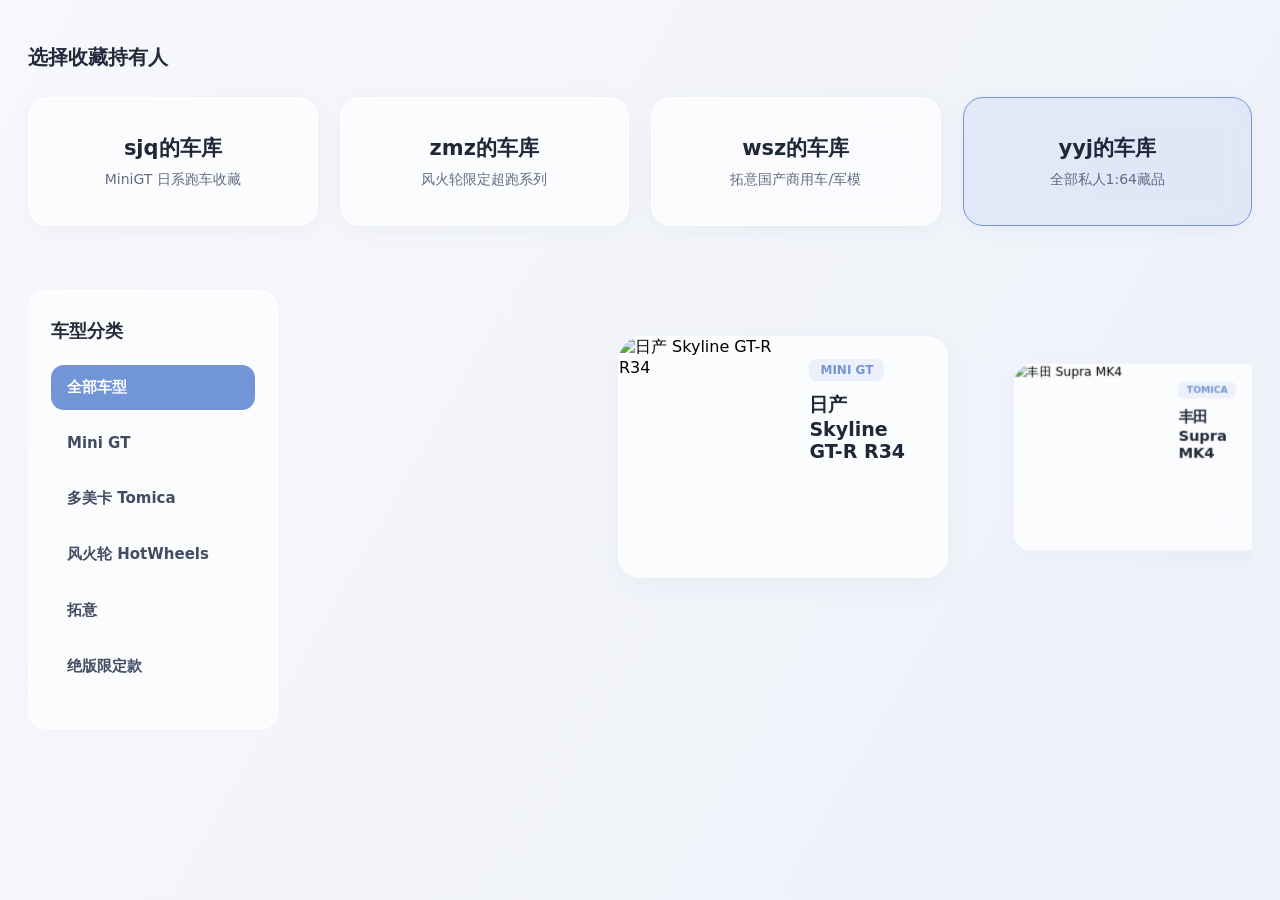
==== index.html @ 9dfbbb48 "Create index.html" ====
<!DOCTYPE html>
<html lang="zh-CN">
<head>
<meta charset="UTF-8">
<meta name="viewport" content="width=device-width, initial-scale=1.0">
<title>1:64 小车收藏馆 | shenjingqu.xyz</title>
<style>
/* 全局重置 */
* {
  margin: 0;
  padding: 0;
  box-sizing: border-box;
  font-family: "PingFang SC", "Microsoft YaHei", system-ui, sans-serif;
}
body {
  background: linear-gradient(120deg, #f7f8fc 0%, #eef1f9 100%);
  min-height: 100vh;
  padding: 44px 28px;
}
.container {
  max-width: 1520px;
  margin: 0 auto;
}

/* 区域1：4个持有人分类卡片 */
.owner-section {
  margin-bottom: 64px;
}
.section-subtitle {
  font-size: 20px;
  font-weight: 700;
  color: #232a3b;
  margin-bottom: 26px;
}
.owner-card-wrap {
  display: grid;
  grid-template-columns: repeat(4, 1fr);
  gap: 22px;
}
.owner-card {
  background: rgba(255, 255, 255, 0.62);
  backdrop-filter: blur(14px);
  border: 1px solid rgba(255, 255, 255, 0.9);
  border-radius: 20px;
  padding: 36px 20px;
  text-align: center;
  cursor: pointer;
  transition: all 0.3s ease;
  box-shadow: 0 4px 20px rgba(80, 105, 155, 0.06);
}
.owner-card:hover {
  transform: translateY(-7px);
  background: rgba(255, 255, 255, 0.86);
  box-shadow: 0 14px 34px rgba(80, 105, 155, 0.11);
}
.owner-card.active {
  border-color: #7295d8;
  background: rgba(114, 149, 216, 0.12);
}
.owner-name {
  font-size: 21px;
  font-weight: 800;
  color: #1f2738;
  margin-bottom: 9px;
}
.owner-desc {
  font-size: 14px;
  font-weight: 500;
  color: #616c84;
}

/* 主体左右布局 */
.main-content {
  display: flex;
  gap: 36px;
  align-items: flex-start;
}

/* 左侧二级分类栏 */
.filter-sidebar {
  width: 250px;
  flex-shrink: 0;
  background: rgba(255, 255, 255, 0.62);
  backdrop-filter: blur(14px);
  border-radius: 18px;
  padding: 28px 22px;
  border: 1px solid rgba(255, 255, 255, 0.9);
}
.filter-title {
  font-size: 18px;
  font-weight: 700;
  color: #232a3b;
  margin-bottom: 22px;
}
.filter-btn {
  display: block;
  width: 100%;
  text-align: left;
  padding: 13px 16px;
  margin-bottom: 11px;
  border-radius: 13px;
  border: none;
  background: transparent;
  color: #424d63;
  font-size: 15px;
  font-weight: 600;
  cursor: pointer;
  transition: 0.24s ease;
}
.filter-btn:hover {
  background: rgba(114, 149, 216, 0.09);
}
.filter-btn.active {
  background: #7295d8;
  color: #fff;
}

/* 右侧横向滚动小车画廊（中间放大两边缩小） */
.car-gallery-wrap {
  flex: 1;
  overflow: hidden;
}
.scroll-container {
  overflow-x: auto;
  overflow-y: hidden;
  padding: 46px 0;
  scroll-behavior: smooth;
  scroll-snap-type: x mandatory;
}
/* 隐藏原生滚动条美化 */
.scroll-container::-webkit-scrollbar {
  height: 6px;
}
.scroll-container::-webkit-scrollbar-track {
  background: rgba(114, 149, 216, 0.07);
  border-radius: 10px;
}
.scroll-container::-webkit-scrollbar-thumb {
  background: #b3c6e6;
  border-radius: 10px;
}
.car-track {
  display: flex;
  gap: 28px;
  padding: 0 calc(50% - 165px);
}
.car-card {
  width: 330px;
  flex-shrink: 0;
  scroll-snap-align: center;
  background: rgba(255, 255, 255, 0.7);
  backdrop-filter: blur(12px);
  border-radius: 22px;
  overflow: hidden;
  border: 1px solid rgba(255, 255, 255, 0.92);
  cursor: pointer;
  transition: transform 0.36s ease;
  box-shadow: 0 8px 26px rgba(80, 105, 155, 0.05);
}
.car-img-box {
  width: 100%;
  height: 240px;
}
.car-img {
  width: 100%;
  height: 100%;
  object-fit: cover;
}
.car-text-area {
  padding: 22px;
}
.car-tag {
  display: inline-block;
  font-size: 12px;
  font-weight: 600;
  color: #7295d8;
  background: rgba(114, 149, 216, 0.11);
  padding: 4px 11px;
  border-radius: 7px;
  margin-bottom: 11px;
}
.car-name {
  font-size: 19px;
  font-weight: 800;
  color: #1f2738;
}

/* 详情弹窗 */
.detail-modal {
  position: fixed;
  inset: 0;
  background: rgba(22, 28, 42, 0.78);
  backdrop-filter: blur(10px);
  display: none;
  z-index: 9999;
  align-items: center;
  justify-content: center;
  padding: 32px;
}
.modal-close {
  position: absolute;
  top: 30px;
  right: 36px;
  width: 42px;
  height: 42px;
  border-radius: 50%;
  background: rgba(255, 255, 255, 0.2);
  border: none;
  color: #fff;
  font-size: 24px;
  cursor: pointer;
}
.modal-content {
  width: min(1120px, 100%);
  background: #ffffff;
  border-radius: 24px;
  overflow: hidden;
  display: flex;
  gap: 34px;
  padding: 34px;
}
.modal-img-box {
  width: 56%;
}
.modal-main-img {
  width: 100%;
  height: 440px;
  object-fit: cover;
  border-radius: 16px;
}
.modal-info-box {
  flex: 1;
}
.modal-car-title {
  font-size: 30px;
  font-weight: 800;
  color: #1f2738;
  margin-bottom: 14px;
}
.modal-desc {
  margin-top: 20px;
  font-size: 15px;
  line-height: 1.75;
  color: #505b70;
  font-weight: 500;
}

/* 移动端适配 */
@media (max-width: 1080px) {
  .owner-card-wrap {
    grid-template-columns: repeat(2, 1fr);
  }
  .main-content {
    flex-direction: column;
  }
  .filter-sidebar {
    width: 100%;
  }
  .modal-content {
    flex-direction: column;
  }
  .modal-img-box {
    width: 100%;
  }
}
@media (max-width: 640px) {
  .owner-card-wrap {
    grid-template-columns: 1fr;
  }
  .car-card {
    width: 270px;
  }
  .car-track {
    padding: 0 calc(50% - 135px);
  }
}
</style>
</head>
<body>
<div class="container">
  <!-- 区域1：4人分类卡片 -->
  <section class="owner-section">
    <h2 class="section-subtitle">选择收藏持有人</h2>
    <div class="owner-card-wrap">
      <div class="owner-card" data-owner="user1">
        <div class="owner-name">sjq的车库</div>
        <div class="owner-desc">MiniGT 日系跑车收藏</div>
      </div>
      <div class="owner-card" data-owner="user2">
        <div class="owner-name">zmz的车库</div>
        <div class="owner-desc">风火轮限定超跑系列</div>
      </div>
      <div class="owner-card" data-owner="user3">
        <div class="owner-name">wsz的车库</div>
        <div class="owner-desc">拓意国产商用车/军模</div>
      </div>
      <div class="owner-card active" data-owner="user4">
        <div class="owner-name">yyj的车库</div>
        <div class="owner-desc">全部私人1:64藏品</div>
      </div>
    </div>
  </section>

  <!-- 主体区域：左侧二级分类 + 右侧横向滚轮画廊 -->
  <div class="main-content">
    <!-- 左侧二级筛选 -->
    <aside class="filter-sidebar">
      <h3 class="filter-title">车型分类</h3>
      <button class="filter-btn active" data-type="all">全部车型</button>
      <button class="filter-btn" data-type="minigt">Mini GT</button>
      <button class="filter-btn" data-type="tomica">多美卡 Tomica</button>
      <button class="filter-btn" data-type="hotwheels">风火轮 HotWheels</button>
      <button class="filter-btn" data-type="tuoyi">拓意</button>
      <button class="filter-btn" data-type="limited">绝版限定款</button>
    </aside>

    <!-- 右侧横向滚动小车画廊 -->
    <div class="car-gallery-wrap">
      <div class="scroll-container" id="scrollWrap">
        <div class="car-track" id="carTrackList"></div>
      </div>
    </div>
  </div>
</div>

<!-- 小车详情弹窗 -->
<div class="detail-modal" id="detailModal">
  <button class="modal-close" id="closeModalBtn">×</button>
  <div class="modal-content">
    <div class="modal-img-box">
      <img class="modal-main-img" id="modalPreviewImg" alt="车模实拍">
    </div>
    <div class="modal-info-box">
      <h2 class="modal-car-title" id="modalCarTitle"></h2>
      <span class="car-tag" id="modalCarTag"></span>
      <p class="modal-desc" id="modalCarText"></p>
    </div>
  </div>
</div>

<script>
// ===================== 车辆配置区（4人，每人5台，共20台） =====================
// 图片统一上传仓库 cars 文件夹，img填图片文件名
// user1 = sjq | user2 = zmz | user3 = wsz | user4 = yyj
// type取值：minigt / tomica / hotwheels / tuoyi / limited
const carList = [
  // ========== sjq的车库 user1（5台） ==========
  {img:"car01.jpg",owner:"user1",type:"minigt",tag:"MINI GT",name:"本田 NSX 初代",desc:"哑光白配色，独立可动尾翼，日系经典跑车收藏。"},
  {img:"car02.jpg",owner:"user1",type:"minigt",tag:"MINI GT",name:"马自达 RX-7 FD3S",desc:"原厂红色涂装，转子引擎经典车型，漆面细腻无掉漆。"},
  {img:"car03.jpg",owner:"user1",type:"minigt",tag:"MINI GT",name:"三菱 Lancer Evo IX",desc:"拉力赛车配色，胶胎金属底盘，日系性能车代表。"},
  {img:"car04.jpg",owner:"user1",type:"tomica",tag:"TOMICA",name:"日产 350Z",desc:"红白盒可开盖款，性价比高，日常把玩首选。"},
  {img:"car05.jpg",owner:"user1",type:"limited",tag:"绝版限定款",name:"丰田 AE86 豆腐店涂装",desc:"头文字D联名限定，包装完整收藏款。"},

  // ========== zmz的车库 user2（5台） ==========
  {img:"car06.jpg",owner:"user2",type:"hotwheels",tag:"HotWheels",name:"保时捷 911 Turbo S",desc:"超跑收藏系列，金属底盘，加宽胶胎。"},
  {img:"car07.jpg",owner:"user2",type:"hotwheels",tag:"HotWheels",name:"兰博基尼 Huracan",desc:"哑光绿限定涂装，线条还原实车空气动力学套件。"},
  {img:"car08.jpg",owner:"user2",type:"hotwheels",tag:"HotWheels",name:"雪佛兰 Corvette C8",desc:"中置引擎超跑，低趴车身，赛道配色。"},
  {img:"car09.jpg",owner:"user2",type:"limited",tag:"绝版限定款",name:"布加迪 Chiron 金色限量",desc:"全球少量发行，礼盒独立包装。"},
  {img:"car10.jpg",owner:"user2",type:"hotwheels",tag:"HotWheels",name:"奔驰 AMG GT Black Series",desc:"赛道化改装套件，尾翼可微调角度。"},

  // ========== wsz的车库 user3（5台） ==========
  {img:"car11.jpg",owner:"user3",type:"tuoyi",tag:"拓意",name:"解放老式军用卡车",desc:"国产军模系列，还原老式运输卡车细节。"},
  {img:"car12.jpg",owner:"user3",type:"tuoyi",tag:"拓意",name:"北京212越野车",desc:"复古军绿色，可拆卸顶棚，国产情怀车型。"},
  {img:"car13.jpg",owner:"user3",type:"tuoyi",tag:"拓意",name:"五菱宏光面包车",desc:"国民神车，多配色可选，细节还原内饰。"},
  {img:"car14.jpg",owner:"user3",type:"tuoyi",tag:"拓意",name:"东风140货运卡车",desc:"老式货运车型，货斗可拆卸，金属车身。"},
  {img:"car15.jpg",owner:"user3",type:"limited",tag:"绝版限定款",name:"红旗L5 礼宾车",desc:"国产高端礼宾车限定模型，收藏价值高。"},

  // ========== yyj的车库 user4（5台） ==========
  {img:"car16.jpg",owner:"user4",type:"minigt",tag:"MINI GT",name:"日产 Skyline GT-R R34",desc:"哑光金属灰原厂无改装，轮毂细节精细，线下实体店购入。"},
  {img:"car17.jpg",owner:"user4",type:"tomica",tag:"TOMICA",name:"丰田 Supra MK4",desc:"多美卡红白盒常规款，引擎盖可开合，价格亲民。"},
  {img:"car18.jpg",owner:"user4",type:"minigt",tag:"MINI GT",name:"宝马 M4 Competition",desc:"水泥灰金属漆，宽体套件，德系性能跑车。"},
  {img:"car19.jpg",owner:"user4",type:"hotwheels",tag:"HotWheels",name:"奥迪 R8 V10 Plus",desc:"银色镜面漆面，透明发动机盖。"},
  {img:"car20.jpg",owner:"user4",type:"limited",tag:"绝版限定款",name:"法拉利 F40 经典红",desc:"90年代传奇超跑，限量复刻收藏模型。"},
];
// =============================================================================

let activeOwner = "user4";
let activeType = "all";
const scrollWrap = document.getElementById("scrollWrap");
const trackDom = document.getElementById("carTrackList");

// 自动渲染全部小车卡片
function renderCars(){
  trackDom.innerHTML = "";
  carList.forEach(car=>{
    const card = document.createElement("div");
    card.className = "car-card";
    card.dataset.owner = car.owner;
    card.dataset.type = car.type;
    card.dataset.img = `cars/${car.img}`;
    card.dataset.title = car.name;
    card.dataset.text = car.desc;
    card.innerHTML = `
      <div class="car-img-box">
        <img class="car-img" src="cars/${car.img}" alt="${car.name}">
      </div>
      <div class="car-text-area">
        <span class="car-tag">${car.tag}</span>
        <h4 class="car-name">${car.name}</h4>
      </div>
    `;
    trackDom.appendChild(card);
  })
  filterCarList();
  setTimeout(updateCarScale, 100);
}

// 顶部持有人切换逻辑
document.querySelectorAll(".owner-card").forEach(card=>{
  card.onclick = ()=>{
    document.querySelectorAll(".owner-card").forEach(c=>c.classList.remove("active"));
    card.classList.add("active");
    activeOwner = card.dataset.owner;
    filterCarList();
  }
})

// 左侧车型分类切换
document.querySelectorAll(".filter-btn").forEach(btn=>{
  btn.onclick = ()=>{
    document.querySelectorAll(".filter-btn").forEach(b=>b.classList.remove("active"));
    btn.classList.add("active");
    activeType = btn.dataset.type;
    filterCarList();
  }
})

// 双重筛选（持有人+车型）
function filterCarList(){
  document.querySelectorAll(".car-card").forEach(card=>{
    const ownerMatch = card.dataset.owner === activeOwner;
    const typeMatch = activeType === "all" || card.dataset.type === activeType;
    card.style.display = ownerMatch && typeMatch ? "flex" : "none";
  })
}

// 横向滚动视差缩放（中间放大、两侧缩小）
function updateCarScale(){
  const wrapRect = scrollWrap.getBoundingClientRect();
  const wrapCenterX = wrapRect.left + wrapRect.width / 2;
  document.querySelectorAll(".car-card").forEach(card => {
    if (card.style.display === "none") return;
    const cardRect = card.getBoundingClientRect();
    const cardCenterX = cardRect.left + cardRect.width / 2;
    const distance = Math.abs(cardCenterX - wrapCenterX);
    const maxDistance = wrapRect.width / 2;
    const scaleValue = Math.max(0.7, 1 - (distance / maxDistance) * 0.3);
    card.style.transform = `scale(${scaleValue})`;
  })
}
scrollWrap.addEventListener("scroll", updateCarScale);
window.addEventListener("resize", updateCarScale);

// 详情弹窗逻辑
const modal = document.getElementById("detailModal");
const closeBtn = document.getElementById("closeModalBtn");
const mImg = document.getElementById("modalPreviewImg");
const mTitle = document.getElementById("modalCarTitle");
const mTag = document.getElementById("modalCarTag");
const mText = document.getElementById("modalCarText");

trackDom.addEventListener("click",(e)=>{
  const card = e.target.closest(".car-card");
  if(!card) return;
  mImg.src = card.dataset.img;
  mTitle.innerText = card.dataset.title;
  mTag.innerText = card.querySelector(".car-tag").innerText;
  mText.innerText = card.dataset.text;
  modal.style.display = "flex";
})
closeBtn.onclick = ()=> modal.style.display = "none";
modal.onclick = (e)=>{if(e.target === modal) modal.style.display = "none"}

window.onload = ()=>{
  renderCars();
}
</script>
</body>
</html>
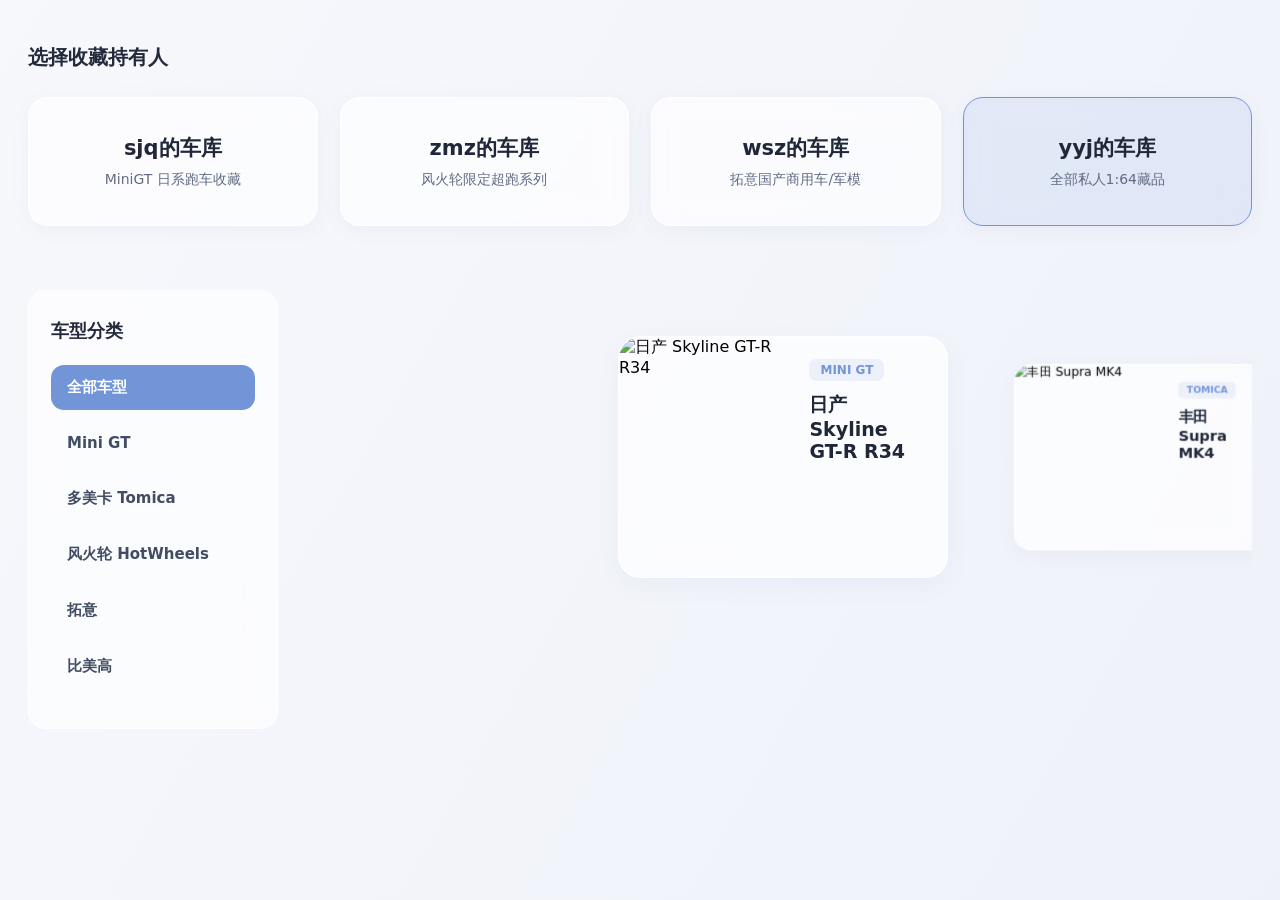
==== commit 66e0ae91: "Update index.html" ====
--- a/index.html
+++ b/index.html
@@ -311,7 +311,7 @@
       <button class="filter-btn" data-type="tomica">多美卡 Tomica</button>
       <button class="filter-btn" data-type="hotwheels">风火轮 HotWheels</button>
       <button class="filter-btn" data-type="tuoyi">拓意</button>
-      <button class="filter-btn" data-type="limited">绝版限定款</button>
+      <button class="filter-btn" data-type="bmg">比美高</button>
     </aside>
 
     <!-- 右侧横向滚动小车画廊 -->
@@ -345,7 +345,7 @@
 // type取值：minigt / tomica / hotwheels / tuoyi / limited
 const carList = [
   // ========== sjq的车库 user1（5台） ==========
-  {img:"car01.jpg",owner:"user1",type:"minigt",tag:"MINI GT",name:"本田 NSX 初代",desc:"哑光白配色，独立可动尾翼，日系经典跑车收藏。"},
+  {img:"car01.jpg",owner:"user1",type:"bmg",tag:"比美高",name:"保时捷911 GT2RS",desc:"银灰金属车漆，赛道大尺寸尾翼，德系顶级蛙王收藏。"},
   {img:"car02.jpg",owner:"user1",type:"minigt",tag:"MINI GT",name:"马自达 RX-7 FD3S",desc:"原厂红色涂装，转子引擎经典车型，漆面细腻无掉漆。"},
   {img:"car03.jpg",owner:"user1",type:"minigt",tag:"MINI GT",name:"三菱 Lancer Evo IX",desc:"拉力赛车配色，胶胎金属底盘，日系性能车代表。"},
   {img:"car04.jpg",owner:"user1",type:"tomica",tag:"TOMICA",name:"日产 350Z",desc:"红白盒可开盖款，性价比高，日常把玩首选。"},
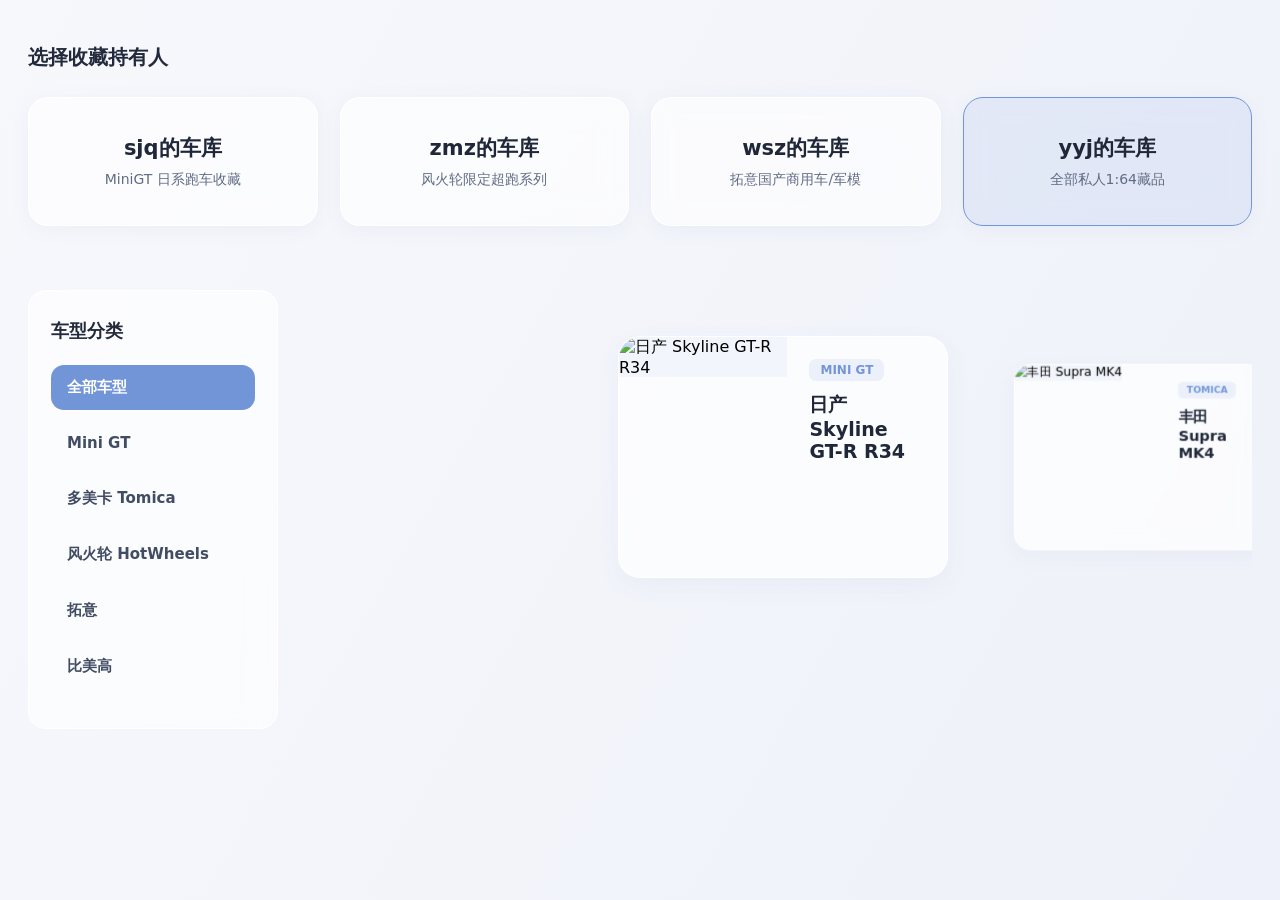
==== commit d2c1678e: "Update car image styling in index.html Change object-fit to 'contain' and add background color." ====
--- a/index.html
+++ b/index.html
@@ -164,7 +164,8 @@
 .car-img {
   width: 100%;
   height: 100%;
-  object-fit: cover;
+  object-fit: contain;
+  background-color: #f2f5fb;
 }
 .car-text-area {
   padding: 22px;
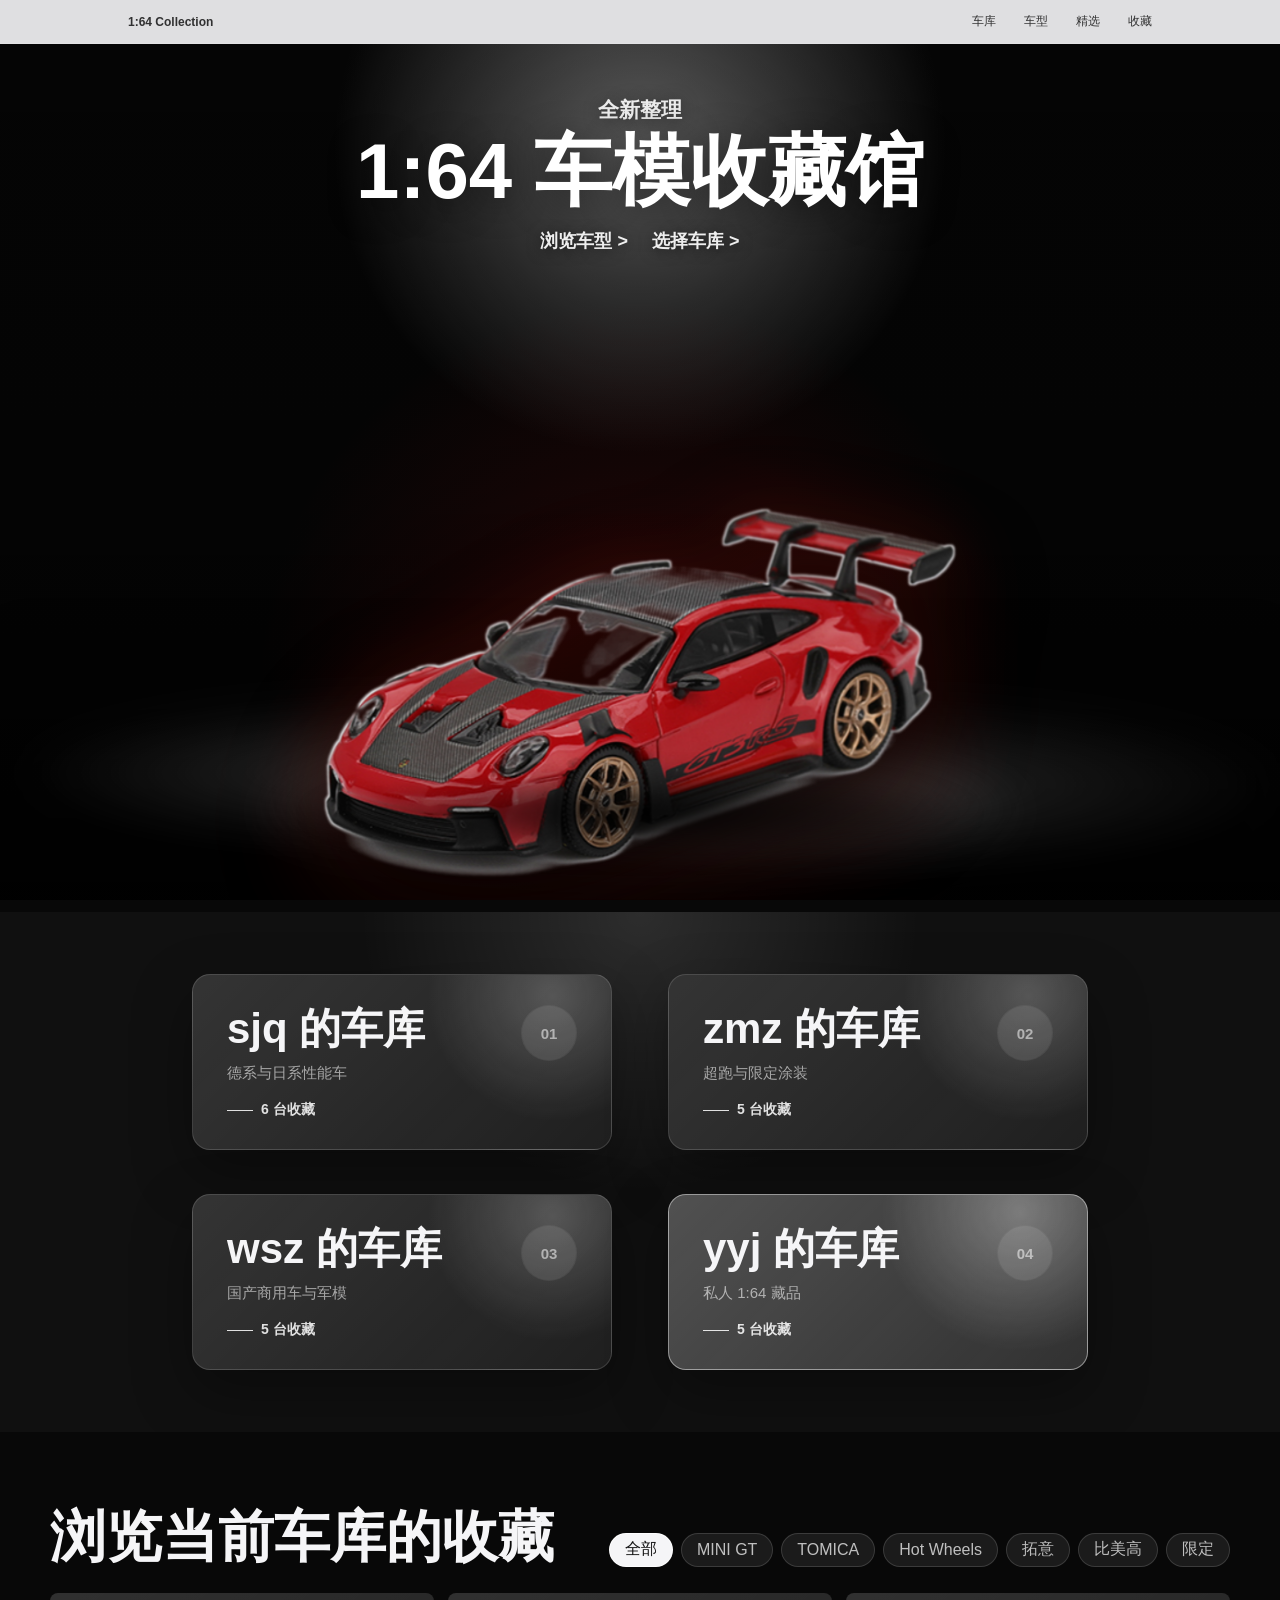
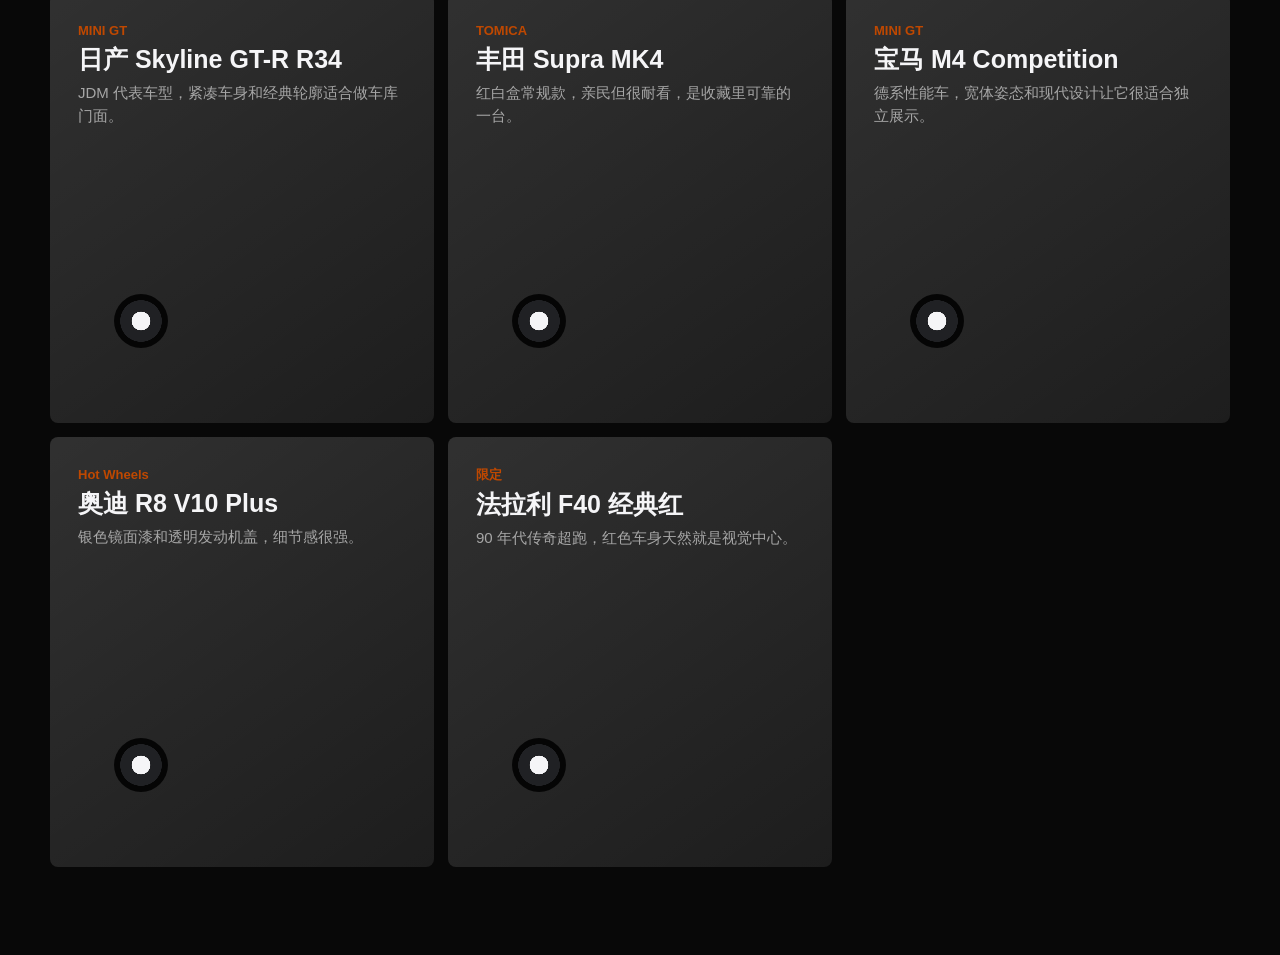
==== commit 434242d8: "Update car collection homepage" ====
--- a/index.html
+++ b/index.html
@@ -3,478 +3,925 @@
 <head>
 <meta charset="UTF-8">
 <meta name="viewport" content="width=device-width, initial-scale=1.0">
-<title>1:64 小车收藏馆 | shenjingqu.xyz</title>
+<title>1:64 车模收藏馆 | shenjingqu.xyz</title>
 <style>
-/* 全局重置 */
+:root {
+  --text: #1d1d1f;
+  --muted: #6e6e73;
+  --blue: #0066cc;
+  --surface: #f5f5f7;
+  --line: rgba(0, 0, 0, 0.08);
+}
+
 * {
+  box-sizing: border-box;
   margin: 0;
   padding: 0;
-  box-sizing: border-box;
-  font-family: "PingFang SC", "Microsoft YaHei", system-ui, sans-serif;
-}
+}
+
+html {
+  scroll-behavior: smooth;
+}
+
 body {
-  background: linear-gradient(120deg, #f7f8fc 0%, #eef1f9 100%);
   min-height: 100vh;
-  padding: 44px 28px;
-}
-.container {
-  max-width: 1520px;
+  background: #080808;
+  color: var(--text);
+  font-family: "SF Pro Text", "PingFang SC", "Microsoft YaHei", Arial, sans-serif;
+}
+
+button {
+  font: inherit;
+}
+
+.top-nav {
+  position: sticky;
+  top: 0;
+  z-index: 20;
+  height: 44px;
+  border-bottom: 1px solid rgba(255, 255, 255, 0.1);
+  background: rgba(248, 248, 250, 0.9);
+  backdrop-filter: saturate(180%) blur(18px);
+}
+
+.nav-inner {
+  width: min(1024px, calc(100% - 32px));
+  height: 100%;
   margin: 0 auto;
-}
-
-/* 区域1：4个持有人分类卡片 */
-.owner-section {
-  margin-bottom: 64px;
-}
-.section-subtitle {
-  font-size: 20px;
+  display: flex;
+  align-items: center;
+  justify-content: space-between;
+  color: rgba(0, 0, 0, 0.78);
+  font-size: 12px;
+}
+
+.brand {
   font-weight: 700;
-  color: #232a3b;
-  margin-bottom: 26px;
-}
-.owner-card-wrap {
+  letter-spacing: 0;
+}
+
+.nav-links {
+  display: flex;
+  gap: 28px;
+  list-style: none;
+}
+
+.nav-links a {
+  color: inherit;
+  text-decoration: none;
+}
+
+.hero {
+  min-height: calc(100vh - 44px);
   display: grid;
-  grid-template-columns: repeat(4, 1fr);
-  gap: 22px;
-}
-.owner-card {
-  background: rgba(255, 255, 255, 0.62);
-  backdrop-filter: blur(14px);
-  border: 1px solid rgba(255, 255, 255, 0.9);
-  border-radius: 20px;
-  padding: 36px 20px;
-  text-align: center;
-  cursor: pointer;
-  transition: all 0.3s ease;
-  box-shadow: 0 4px 20px rgba(80, 105, 155, 0.06);
-}
-.owner-card:hover {
-  transform: translateY(-7px);
-  background: rgba(255, 255, 255, 0.86);
-  box-shadow: 0 14px 34px rgba(80, 105, 155, 0.11);
-}
-.owner-card.active {
-  border-color: #7295d8;
-  background: rgba(114, 149, 216, 0.12);
-}
-.owner-name {
-  font-size: 21px;
-  font-weight: 800;
-  color: #1f2738;
-  margin-bottom: 9px;
-}
-.owner-desc {
-  font-size: 14px;
-  font-weight: 500;
-  color: #616c84;
-}
-
-/* 主体左右布局 */
-.main-content {
-  display: flex;
-  gap: 36px;
-  align-items: flex-start;
-}
-
-/* 左侧二级分类栏 */
-.filter-sidebar {
-  width: 250px;
-  flex-shrink: 0;
-  background: rgba(255, 255, 255, 0.62);
-  backdrop-filter: blur(14px);
-  border-radius: 18px;
-  padding: 28px 22px;
-  border: 1px solid rgba(255, 255, 255, 0.9);
-}
-.filter-title {
-  font-size: 18px;
-  font-weight: 700;
-  color: #232a3b;
-  margin-bottom: 22px;
-}
-.filter-btn {
+  align-items: start;
+  justify-items: center;
+  overflow: hidden;
+  position: relative;
+  background: #050505;
+  isolation: isolate;
+}
+
+.hero::before {
+  content: "";
+  position: absolute;
+  inset: 0;
+  z-index: -2;
+  background:
+    linear-gradient(180deg, rgba(0, 0, 0, 0.08) 0%, rgba(0, 0, 0, 0.22) 52%, rgba(0, 0, 0, 0.72) 100%),
+    radial-gradient(circle at 50% 12%, rgba(255, 255, 255, 0.38), transparent 31%),
+    radial-gradient(ellipse at 50% 74%, rgba(130, 12, 12, 0.34), transparent 42%),
+    #050505;
+}
+
+.hero::after {
+  content: "";
+  position: absolute;
+  left: 0;
+  right: 0;
+  bottom: -1px;
+  height: 34%;
+  z-index: -1;
+  background:
+    radial-gradient(ellipse at 32% 56%, rgba(255, 255, 255, 0.22), transparent 32%),
+    radial-gradient(ellipse at 68% 60%, rgba(255, 255, 255, 0.18), transparent 34%),
+    linear-gradient(180deg, transparent, rgba(0, 0, 0, 0.7));
+  filter: blur(18px);
+  opacity: 0.78;
+}
+
+.hero-bg {
+  position: absolute;
+  inset: 0;
+  z-index: -3;
+  background:
+    linear-gradient(90deg, rgba(0, 0, 0, 0.94), transparent 28%, transparent 72%, rgba(0, 0, 0, 0.94)),
+    radial-gradient(circle at 50% 44%, rgba(255, 255, 255, 0.16), transparent 38%),
+    #020202;
+}
+
+.hero-stage {
+  position: absolute;
+  left: 50%;
+  bottom: clamp(-18px, 0vh, 0px);
+  width: min(900px, 88vw);
+  height: min(46vh, 430px);
+  z-index: 1;
+  transform: translateX(-50%);
+  pointer-events: none;
+}
+
+.hero-stage::before {
+  content: "";
+  position: absolute;
+  left: 8%;
+  right: 8%;
+  bottom: 4%;
+  height: 34%;
+  border-radius: 50%;
+  background:
+    radial-gradient(ellipse at 50% 42%, rgba(255, 255, 255, 0.42), rgba(255, 255, 255, 0.08) 34%, transparent 68%),
+    linear-gradient(180deg, rgba(255, 255, 255, 0.12), rgba(0, 0, 0, 0.1));
+  filter: blur(22px);
+  opacity: 0.7;
+}
+
+.hero-stage::after {
+  content: "";
+  position: absolute;
+  left: 12%;
+  right: 12%;
+  bottom: 10%;
+  height: 22%;
+  border-radius: 50%;
+  background: radial-gradient(ellipse at center, rgba(0, 0, 0, 0.88), transparent 70%);
+  filter: blur(10px);
+}
+
+.hero-car {
+  position: absolute;
+  left: 50%;
+  bottom: 0;
+  width: min(680px, 78vw);
+  transform: translateX(-50%);
+  filter: drop-shadow(0 38px 46px rgba(0, 0, 0, 0.86)) drop-shadow(0 0 34px rgba(255, 40, 20, 0.2));
+}
+
+.hero-car img {
   display: block;
   width: 100%;
+  height: auto;
+}
+
+.hero-copy {
+  width: min(1080px, calc(100% - 36px));
+  padding: clamp(34px, 5.8vh, 58px) 0 0;
+  text-align: center;
+  z-index: 3;
+  color: #fff;
+}
+
+.kicker {
+  margin-bottom: 10px;
+  color: rgba(255, 255, 255, 0.9);
+  font-size: clamp(16px, 2.2vw, 21px);
+  font-weight: 600;
+  text-shadow: 0 2px 18px rgba(0, 0, 0, 0.45);
+}
+
+.hero h1 {
+  font-size: clamp(42px, 6.8vw, 78px);
+  line-height: 0.96;
+  font-weight: 700;
+  letter-spacing: 0;
+  text-shadow: 0 6px 38px rgba(0, 0, 0, 0.48);
+}
+
+.hero p {
+  width: min(720px, 100%);
+  margin: 20px auto 0;
+  color: var(--muted);
+  font-size: clamp(20px, 3vw, 28px);
+  line-height: 1.22;
+}
+
+.hero-actions {
+  display: flex;
+  justify-content: center;
+  gap: 24px;
+  margin-top: 20px;
+  font-size: 18px;
+  font-weight: 600;
+}
+
+.link {
+  color: rgba(255, 255, 255, 0.92);
+  text-decoration: none;
+  text-shadow: 0 2px 14px rgba(0, 0, 0, 0.5);
+}
+
+.link::after {
+  content: " >";
+}
+
+.hero-product {
+  width: min(1080px, 112vw);
+  margin-bottom: -2vw;
+  filter: drop-shadow(0 36px 52px rgba(0, 0, 0, 0.18));
+}
+
+.hero-product img {
+  display: block;
+  width: 100%;
+  max-height: 46vh;
+  object-fit: contain;
+}
+
+.section {
+  padding: 14px 0 0;
+  background: #fff;
+}
+
+.band {
+  min-height: 500px;
+  display: grid;
+  align-items: center;
+  justify-items: center;
+  margin-top: 12px;
+  padding: 62px 20px;
+  text-align: center;
+  background:
+    radial-gradient(circle at 50% 0%, rgba(255, 255, 255, 0.12), transparent 34%),
+    #101010;
+  color: #f5f5f7;
+  overflow: hidden;
+}
+
+.band.dark {
+  background: #000;
+  color: #f5f5f7;
+}
+
+.band h2 {
+  font-size: clamp(36px, 6vw, 64px);
+  line-height: 1.04;
+  font-weight: 700;
+  letter-spacing: 0;
+}
+
+.band p {
+  width: min(680px, 100%);
+  margin: 12px auto 0;
+  color: var(--muted);
+  font-size: clamp(19px, 2.6vw, 27px);
+  line-height: 1.25;
+}
+
+.band.dark p {
+  color: #a1a1a6;
+}
+
+.owner-switch {
+  width: min(1280px, 100%);
+  display: grid;
+  grid-template-columns: repeat(2, minmax(420px, 1fr));
+  column-gap: 56px;
+  row-gap: 44px;
+  margin: 0 auto;
+}
+
+.owner-card {
+  min-height: 176px;
+  display: grid;
+  grid-template-columns: 1fr auto;
+  align-items: end;
+  gap: 18px;
+  border: 1px solid rgba(255, 255, 255, 0.14);
+  border-radius: 18px;
+  padding: 30px 34px;
+  background:
+    linear-gradient(135deg, rgba(255, 255, 255, 0.13), rgba(255, 255, 255, 0.04)),
+    radial-gradient(circle at 86% 12%, rgba(255, 255, 255, 0.22), transparent 32%),
+    #161616;
+  box-shadow: 0 22px 58px rgba(0, 0, 0, 0.34);
+  color: #f5f5f7;
+  cursor: pointer;
+  overflow: hidden;
+  position: relative;
   text-align: left;
-  padding: 13px 16px;
-  margin-bottom: 11px;
-  border-radius: 13px;
-  border: none;
-  background: transparent;
-  color: #424d63;
+  transition: transform 180ms ease, border-color 180ms ease, box-shadow 180ms ease, background 180ms ease;
+}
+
+.owner-card::before {
+  content: "";
+  position: absolute;
+  inset: 0;
+  background: linear-gradient(110deg, transparent 0 54%, rgba(255, 255, 255, 0.68) 55%, transparent 72%);
+  transform: translateX(-42%);
+  opacity: 0;
+  transition: opacity 180ms ease, transform 420ms ease;
+}
+
+.owner-card::after {
+  content: attr(data-index);
+  align-self: start;
+  justify-self: end;
+  width: 54px;
+  height: 54px;
+  display: grid;
+  place-items: center;
+  border: 1px solid rgba(0, 0, 0, 0.08);
+  border-radius: 50%;
+  background: rgba(255, 255, 255, 0.1);
+  color: rgba(255, 255, 255, 0.54);
   font-size: 15px;
+  font-weight: 700;
+  position: relative;
+  z-index: 1;
+}
+
+.owner-card:hover {
+  transform: translateY(-5px);
+  box-shadow: 0 26px 60px rgba(0, 0, 0, 0.12);
+}
+
+.owner-card:hover::before {
+  opacity: 1;
+  transform: translateX(28%);
+}
+
+.owner-card.active {
+  border-color: rgba(255, 255, 255, 0.45);
+  background:
+    linear-gradient(135deg, rgba(255, 255, 255, 0.22), rgba(255, 255, 255, 0.08)),
+    radial-gradient(circle at 84% 10%, rgba(255, 255, 255, 0.32), transparent 36%),
+    #202020;
+}
+
+.owner-copy {
+  position: relative;
+  z-index: 1;
+}
+
+.owner-name {
+  display: block;
+  font-size: clamp(30px, 3.5vw, 42px);
+  line-height: 1.05;
+  font-weight: 700;
+  letter-spacing: 0;
+}
+
+.owner-desc {
+  display: block;
+  margin-top: 12px;
+  color: rgba(255, 255, 255, 0.58);
+  font-size: 15px;
+  line-height: 1.35;
+}
+
+.owner-meta {
+  display: inline-flex;
+  align-items: center;
+  gap: 8px;
+  margin-top: 18px;
+  color: rgba(255, 255, 255, 0.86);
+  font-size: 14px;
   font-weight: 600;
+}
+
+.owner-meta::before {
+  content: "";
+  width: 26px;
+  height: 1px;
+  background: currentColor;
+}
+
+.catalog {
+  width: min(1180px, calc(100% - 32px));
+  margin: 0 auto;
+  padding: 76px 0 88px;
+  color: #f5f5f7;
+}
+
+.catalog-head {
+  display: flex;
+  align-items: end;
+  justify-content: space-between;
+  gap: 24px;
+  margin-bottom: 26px;
+}
+
+.catalog-head h2 {
+  max-width: none;
+  white-space: nowrap;
+  font-size: clamp(34px, 5vw, 56px);
+  line-height: 1.05;
+}
+
+.filters {
+  display: flex;
+  flex-wrap: wrap;
+  justify-content: flex-end;
+  gap: 8px;
+}
+
+.filter-btn {
+  min-height: 34px;
+  border: 1px solid rgba(255, 255, 255, 0.14);
+  border-radius: 18px;
+  padding: 0 15px;
+  background: rgba(255, 255, 255, 0.08);
+  color: rgba(255, 255, 255, 0.72);
   cursor: pointer;
-  transition: 0.24s ease;
-}
-.filter-btn:hover {
-  background: rgba(114, 149, 216, 0.09);
-}
+}
+
 .filter-btn.active {
-  background: #7295d8;
-  color: #fff;
-}
-
-/* 右侧横向滚动小车画廊（中间放大两边缩小） */
-.car-gallery-wrap {
-  flex: 1;
+  border-color: rgba(255, 255, 255, 0.84);
+  background: #f5f5f7;
+  color: #111;
+}
+
+.car-grid {
+  display: grid;
+  grid-template-columns: repeat(3, 1fr);
+  gap: 14px;
+}
+
+.car-card {
+  min-height: 430px;
+  display: flex;
+  flex-direction: column;
+  justify-content: space-between;
+  border: 0;
+  border-radius: 8px;
+  padding: 28px;
+  background:
+    linear-gradient(145deg, rgba(255, 255, 255, 0.12), rgba(255, 255, 255, 0.04)),
+    #141414;
+  color: #f5f5f7;
+  text-align: left;
+  cursor: pointer;
   overflow: hidden;
 }
-.scroll-container {
-  overflow-x: auto;
-  overflow-y: hidden;
-  padding: 46px 0;
-  scroll-behavior: smooth;
-  scroll-snap-type: x mandatory;
-}
-/* 隐藏原生滚动条美化 */
-.scroll-container::-webkit-scrollbar {
-  height: 6px;
-}
-.scroll-container::-webkit-scrollbar-track {
-  background: rgba(114, 149, 216, 0.07);
-  border-radius: 10px;
-}
-.scroll-container::-webkit-scrollbar-thumb {
-  background: #b3c6e6;
-  border-radius: 10px;
-}
-.car-track {
-  display: flex;
-  gap: 28px;
-  padding: 0 calc(50% - 165px);
-}
-.car-card {
-  width: 330px;
-  flex-shrink: 0;
-  scroll-snap-align: center;
-  background: rgba(255, 255, 255, 0.7);
-  backdrop-filter: blur(12px);
-  border-radius: 22px;
-  overflow: hidden;
-  border: 1px solid rgba(255, 255, 255, 0.92);
-  cursor: pointer;
-  transition: transform 0.36s ease;
-  box-shadow: 0 8px 26px rgba(80, 105, 155, 0.05);
-}
-.car-img-box {
-  width: 100%;
+
+.car-card[hidden] {
+  display: none;
+}
+
+.car-art {
   height: 240px;
-}
-.car-img {
-  width: 100%;
-  height: 100%;
+  display: grid;
+  place-items: center;
+  margin: 14px -12px 0;
+}
+
+.car-art img {
+  max-width: 100%;
+  max-height: 230px;
   object-fit: contain;
-  background-color: #f2f5fb;
-}
-.car-text-area {
-  padding: 22px;
-}
+  filter: drop-shadow(0 22px 24px rgba(0, 0, 0, 0.16));
+}
+
+.silhouette {
+  width: min(310px, 94%);
+  height: 106px;
+  border-radius: 58px 86px 30px 30px;
+  background: linear-gradient(135deg, #dadde5, #fff 52%, #9ea4b2);
+  box-shadow: inset 0 -20px 28px rgba(0, 0, 0, 0.12), 0 30px 30px rgba(0, 0, 0, 0.1);
+  position: relative;
+}
+
+.silhouette::before,
+.silhouette::after {
+  content: "";
+  position: absolute;
+  bottom: -20px;
+  width: 54px;
+  height: 54px;
+  border-radius: 50%;
+  background: radial-gradient(circle, #f5f5f7 0 24%, #202124 25% 54%, #050505 55%);
+}
+
+.silhouette::before {
+  left: 48px;
+}
+
+.silhouette::after {
+  right: 48px;
+}
+
 .car-tag {
-  display: inline-block;
-  font-size: 12px;
-  font-weight: 600;
-  color: #7295d8;
-  background: rgba(114, 149, 216, 0.11);
-  padding: 4px 11px;
-  border-radius: 7px;
-  margin-bottom: 11px;
-}
+  color: #bf4800;
+  font-size: 13px;
+  font-weight: 700;
+}
+
 .car-name {
-  font-size: 19px;
-  font-weight: 800;
-  color: #1f2738;
-}
-
-/* 详情弹窗 */
+  margin-top: 7px;
+  color: #f5f5f7;
+  font-size: 25px;
+  line-height: 1.1;
+}
+
+.car-desc {
+  margin-top: 9px;
+  color: rgba(255, 255, 255, 0.58);
+  font-size: 15px;
+  line-height: 1.5;
+}
+
+.empty-state {
+  display: none;
+  min-height: 220px;
+  place-items: center;
+  border-radius: 8px;
+  background: rgba(255, 255, 255, 0.08);
+  color: rgba(255, 255, 255, 0.58);
+  font-size: 18px;
+}
+
+.empty-state.show {
+  display: grid;
+}
+
 .detail-modal {
   position: fixed;
   inset: 0;
-  background: rgba(22, 28, 42, 0.78);
-  backdrop-filter: blur(10px);
+  z-index: 40;
   display: none;
-  z-index: 9999;
   align-items: center;
   justify-content: center;
-  padding: 32px;
-}
+  padding: 28px;
+  background: rgba(0, 0, 0, 0.54);
+  backdrop-filter: blur(16px);
+}
+
+.detail-modal.show {
+  display: flex;
+}
+
+.modal-content {
+  width: min(980px, 100%);
+  max-height: calc(100vh - 56px);
+  display: grid;
+  grid-template-columns: 1.2fr 0.8fr;
+  gap: 28px;
+  border-radius: 18px;
+  padding: 28px;
+  background: #fff;
+  overflow: auto;
+}
+
+.modal-media {
+  min-height: 420px;
+  display: grid;
+  place-items: center;
+  border-radius: 12px;
+  background: var(--surface);
+}
+
+.modal-media img {
+  max-width: 92%;
+  max-height: 390px;
+  object-fit: contain;
+}
+
+.modal-info {
+  align-self: center;
+}
+
+.modal-info h2 {
+  margin-top: 8px;
+  font-size: clamp(32px, 5vw, 52px);
+  line-height: 1.02;
+}
+
+.modal-info p {
+  margin-top: 18px;
+  color: var(--muted);
+  font-size: 17px;
+  line-height: 1.6;
+}
+
 .modal-close {
-  position: absolute;
-  top: 30px;
-  right: 36px;
-  width: 42px;
-  height: 42px;
+  position: fixed;
+  top: 18px;
+  right: 18px;
+  width: 44px;
+  height: 44px;
+  border: 0;
   border-radius: 50%;
-  background: rgba(255, 255, 255, 0.2);
-  border: none;
-  color: #fff;
-  font-size: 24px;
+  background: rgba(232, 232, 237, 0.92);
+  color: #555;
   cursor: pointer;
 }
-.modal-content {
-  width: min(1120px, 100%);
-  background: #ffffff;
-  border-radius: 24px;
-  overflow: hidden;
-  display: flex;
-  gap: 34px;
-  padding: 34px;
-}
-.modal-img-box {
-  width: 56%;
-}
-.modal-main-img {
-  width: 100%;
-  height: 440px;
-  object-fit: cover;
-  border-radius: 16px;
-}
-.modal-info-box {
-  flex: 1;
-}
-.modal-car-title {
-  font-size: 30px;
-  font-weight: 800;
-  color: #1f2738;
-  margin-bottom: 14px;
-}
-.modal-desc {
-  margin-top: 20px;
-  font-size: 15px;
-  line-height: 1.75;
-  color: #505b70;
-  font-weight: 500;
-}
-
-/* 移动端适配 */
-@media (max-width: 1080px) {
-  .owner-card-wrap {
-    grid-template-columns: repeat(2, 1fr);
-  }
-  .main-content {
-    flex-direction: column;
-  }
-  .filter-sidebar {
-    width: 100%;
-  }
+
+@media (max-width: 900px) {
+  .nav-links {
+    gap: 16px;
+  }
+
+  .owner-switch,
+  .car-grid,
   .modal-content {
-    flex-direction: column;
-  }
-  .modal-img-box {
-    width: 100%;
-  }
-}
-@media (max-width: 640px) {
-  .owner-card-wrap {
     grid-template-columns: 1fr;
   }
+
+  .owner-switch {
+    max-width: 620px;
+    row-gap: 22px;
+  }
+
+  .catalog-head {
+    display: block;
+  }
+
+  .catalog-head h2 {
+    white-space: normal;
+  }
+
+  .filters {
+    justify-content: flex-start;
+    margin-top: 22px;
+  }
+}
+
+@media (max-width: 620px) {
+  .nav-links li:nth-child(n+3) {
+    display: none;
+  }
+
+  .hero {
+    min-height: 720px;
+  }
+
+  .hero-stage {
+    bottom: -10px;
+    width: 96vw;
+    height: 310px;
+  }
+
+  .hero-car {
+    width: 98vw;
+  }
+
+  .hero-actions {
+    gap: 18px;
+    font-size: 16px;
+  }
+
+  .band {
+    min-height: auto;
+    padding: 52px 16px;
+  }
+
+  .owner-card {
+    min-height: 150px;
+    grid-template-columns: 1fr auto;
+    padding: 24px;
+  }
+
+  .owner-card::after {
+    width: 46px;
+    height: 46px;
+  }
+
+  .catalog {
+    padding-top: 54px;
+  }
+
   .car-card {
-    width: 270px;
-  }
-  .car-track {
-    padding: 0 calc(50% - 135px);
+    min-height: 390px;
+    padding: 22px;
   }
 }
 </style>
 </head>
 <body>
-<div class="container">
-  <!-- 区域1：4人分类卡片 -->
-  <section class="owner-section">
-    <h2 class="section-subtitle">选择收藏持有人</h2>
-    <div class="owner-card-wrap">
-      <div class="owner-card" data-owner="user1">
-        <div class="owner-name">sjq的车库</div>
-        <div class="owner-desc">MiniGT 日系跑车收藏</div>
+<nav class="top-nav" aria-label="主导航">
+  <div class="nav-inner">
+    <div class="brand">1:64 Collection</div>
+    <ul class="nav-links">
+      <li><a href="#owners">车库</a></li>
+      <li><a href="#catalog">车型</a></li>
+      <li><a href="#details">精选</a></li>
+      <li><a href="#catalog">收藏</a></li>
+    </ul>
+  </div>
+</nav>
+
+<main>
+  <section class="hero" id="details">
+    <div class="hero-bg" aria-hidden="true"></div>
+    <div class="hero-stage" aria-hidden="true">
+      <div class="hero-car">
+        <img src="cars/hero-red-car.png" alt="">
       </div>
-      <div class="owner-card" data-owner="user2">
-        <div class="owner-name">zmz的车库</div>
-        <div class="owner-desc">风火轮限定超跑系列</div>
-      </div>
-      <div class="owner-card" data-owner="user3">
-        <div class="owner-name">wsz的车库</div>
-        <div class="owner-desc">拓意国产商用车/军模</div>
-      </div>
-      <div class="owner-card active" data-owner="user4">
-        <div class="owner-name">yyj的车库</div>
-        <div class="owner-desc">全部私人1:64藏品</div>
+    </div>
+    <div class="hero-copy">
+      <div class="kicker">全新整理</div>
+      <h1>1:64 车模收藏馆</h1>
+      <div class="hero-actions">
+        <a class="link" href="#catalog">浏览车型</a>
+        <a class="link" href="#owners">选择车库</a>
       </div>
     </div>
   </section>
 
-  <!-- 主体区域：左侧二级分类 + 右侧横向滚轮画廊 -->
-  <div class="main-content">
-    <!-- 左侧二级筛选 -->
-    <aside class="filter-sidebar">
-      <h3 class="filter-title">车型分类</h3>
-      <button class="filter-btn active" data-type="all">全部车型</button>
-      <button class="filter-btn" data-type="minigt">Mini GT</button>
-      <button class="filter-btn" data-type="tomica">多美卡 Tomica</button>
-      <button class="filter-btn" data-type="hotwheels">风火轮 HotWheels</button>
-      <button class="filter-btn" data-type="tuoyi">拓意</button>
-      <button class="filter-btn" data-type="bmg">比美高</button>
-    </aside>
-
-    <!-- 右侧横向滚动小车画廊 -->
-    <div class="car-gallery-wrap">
-      <div class="scroll-container" id="scrollWrap">
-        <div class="car-track" id="carTrackList"></div>
+  <section class="band" id="owners">
+    <div>
+      <div class="owner-switch" aria-label="收藏持有人">
+        <button class="owner-card" data-owner="user1" data-index="01">
+          <span class="owner-copy">
+            <span class="owner-name">sjq 的车库</span>
+            <span class="owner-desc">德系与日系性能车</span>
+            <span class="owner-meta">6 台收藏</span>
+          </span>
+        </button>
+        <button class="owner-card" data-owner="user2" data-index="02">
+          <span class="owner-copy">
+            <span class="owner-name">zmz 的车库</span>
+            <span class="owner-desc">超跑与限定涂装</span>
+            <span class="owner-meta">5 台收藏</span>
+          </span>
+        </button>
+        <button class="owner-card" data-owner="user3" data-index="03">
+          <span class="owner-copy">
+            <span class="owner-name">wsz 的车库</span>
+            <span class="owner-desc">国产商用车与军模</span>
+            <span class="owner-meta">5 台收藏</span>
+          </span>
+        </button>
+        <button class="owner-card active" data-owner="user4" data-index="04">
+          <span class="owner-copy">
+            <span class="owner-name">yyj 的车库</span>
+            <span class="owner-desc">私人 1:64 藏品</span>
+            <span class="owner-meta">5 台收藏</span>
+          </span>
+        </button>
       </div>
+    </div>
+  </section>
+
+  <section class="catalog" id="catalog">
+    <div class="catalog-head">
+      <h2>浏览当前车库的收藏</h2>
+      <div class="filters" aria-label="车型分类">
+        <button class="filter-btn active" data-type="all">全部</button>
+        <button class="filter-btn" data-type="minigt">MINI GT</button>
+        <button class="filter-btn" data-type="tomica">TOMICA</button>
+        <button class="filter-btn" data-type="hotwheels">Hot Wheels</button>
+        <button class="filter-btn" data-type="tuoyi">拓意</button>
+        <button class="filter-btn" data-type="bmg">比美高</button>
+        <button class="filter-btn" data-type="limited">限定</button>
+      </div>
+    </div>
+    <div class="car-grid" id="carGrid"></div>
+    <div class="empty-state" id="emptyState">这个分类下暂时没有车型。</div>
+  </section>
+</main>
+
+<div class="detail-modal" id="detailModal" aria-hidden="true">
+  <button class="modal-close" id="closeModalBtn" aria-label="关闭">×</button>
+  <div class="modal-content" role="dialog" aria-modal="true" aria-labelledby="modalCarTitle">
+    <div class="modal-media" id="modalMedia"></div>
+    <div class="modal-info">
+      <span class="car-tag" id="modalCarTag"></span>
+      <h2 id="modalCarTitle"></h2>
+      <p id="modalCarText"></p>
     </div>
   </div>
 </div>
 
-<!-- 小车详情弹窗 -->
-<div class="detail-modal" id="detailModal">
-  <button class="modal-close" id="closeModalBtn">×</button>
-  <div class="modal-content">
-    <div class="modal-img-box">
-      <img class="modal-main-img" id="modalPreviewImg" alt="车模实拍">
-    </div>
-    <div class="modal-info-box">
-      <h2 class="modal-car-title" id="modalCarTitle"></h2>
-      <span class="car-tag" id="modalCarTag"></span>
-      <p class="modal-desc" id="modalCarText"></p>
-    </div>
-  </div>
-</div>
-
 <script>
-// ===================== 车辆配置区（4人，每人5台，共20台） =====================
-// 图片统一上传仓库 cars 文件夹，img填图片文件名
-// user1 = sjq | user2 = zmz | user3 = wsz | user4 = yyj
-// type取值：minigt / tomica / hotwheels / tuoyi / limited
 const carList = [
-  // ========== sjq的车库 user1（5台） ==========
-  {img:"car01.jpg",owner:"user1",type:"bmg",tag:"比美高",name:"保时捷911 GT2RS",desc:"银灰金属车漆，赛道大尺寸尾翼，德系顶级蛙王收藏。"},
-  {img:"car02.jpg",owner:"user1",type:"minigt",tag:"MINI GT",name:"马自达 RX-7 FD3S",desc:"原厂红色涂装，转子引擎经典车型，漆面细腻无掉漆。"},
-  {img:"car03.jpg",owner:"user1",type:"minigt",tag:"MINI GT",name:"三菱 Lancer Evo IX",desc:"拉力赛车配色，胶胎金属底盘，日系性能车代表。"},
-  {img:"car04.jpg",owner:"user1",type:"tomica",tag:"TOMICA",name:"日产 350Z",desc:"红白盒可开盖款，性价比高，日常把玩首选。"},
-  {img:"car05.jpg",owner:"user1",type:"limited",tag:"绝版限定款",name:"丰田 AE86 豆腐店涂装",desc:"头文字D联名限定，包装完整收藏款。"},
-
-  // ========== zmz的车库 user2（5台） ==========
-  {img:"car06.jpg",owner:"user2",type:"hotwheels",tag:"HotWheels",name:"保时捷 911 Turbo S",desc:"超跑收藏系列，金属底盘，加宽胶胎。"},
-  {img:"car07.jpg",owner:"user2",type:"hotwheels",tag:"HotWheels",name:"兰博基尼 Huracan",desc:"哑光绿限定涂装，线条还原实车空气动力学套件。"},
-  {img:"car08.jpg",owner:"user2",type:"hotwheels",tag:"HotWheels",name:"雪佛兰 Corvette C8",desc:"中置引擎超跑，低趴车身，赛道配色。"},
-  {img:"car09.jpg",owner:"user2",type:"limited",tag:"绝版限定款",name:"布加迪 Chiron 金色限量",desc:"全球少量发行，礼盒独立包装。"},
-  {img:"car10.jpg",owner:"user2",type:"hotwheels",tag:"HotWheels",name:"奔驰 AMG GT Black Series",desc:"赛道化改装套件，尾翼可微调角度。"},
-
-  // ========== wsz的车库 user3（5台） ==========
-  {img:"car11.jpg",owner:"user3",type:"tuoyi",tag:"拓意",name:"解放老式军用卡车",desc:"国产军模系列，还原老式运输卡车细节。"},
-  {img:"car12.jpg",owner:"user3",type:"tuoyi",tag:"拓意",name:"北京212越野车",desc:"复古军绿色，可拆卸顶棚，国产情怀车型。"},
-  {img:"car13.jpg",owner:"user3",type:"tuoyi",tag:"拓意",name:"五菱宏光面包车",desc:"国民神车，多配色可选，细节还原内饰。"},
-  {img:"car14.jpg",owner:"user3",type:"tuoyi",tag:"拓意",name:"东风140货运卡车",desc:"老式货运车型，货斗可拆卸，金属车身。"},
-  {img:"car15.jpg",owner:"user3",type:"limited",tag:"绝版限定款",name:"红旗L5 礼宾车",desc:"国产高端礼宾车限定模型，收藏价值高。"},
-
-  // ========== yyj的车库 user4（5台） ==========
-  {img:"car16.jpg",owner:"user4",type:"minigt",tag:"MINI GT",name:"日产 Skyline GT-R R34",desc:"哑光金属灰原厂无改装，轮毂细节精细，线下实体店购入。"},
-  {img:"car17.jpg",owner:"user4",type:"tomica",tag:"TOMICA",name:"丰田 Supra MK4",desc:"多美卡红白盒常规款，引擎盖可开合，价格亲民。"},
-  {img:"car18.jpg",owner:"user4",type:"minigt",tag:"MINI GT",name:"宝马 M4 Competition",desc:"水泥灰金属漆，宽体套件，德系性能跑车。"},
-  {img:"car19.jpg",owner:"user4",type:"hotwheels",tag:"HotWheels",name:"奥迪 R8 V10 Plus",desc:"银色镜面漆面，透明发动机盖。"},
-  {img:"car20.jpg",owner:"user4",type:"limited",tag:"绝版限定款",name:"法拉利 F40 经典红",desc:"90年代传奇超跑，限量复刻收藏模型。"},
+  { img: "car01.jpg", owner: "user1", type: "bmg", tag: "比美高", name: "保时捷 911 GT2 RS", desc: "银灰金属车漆，赛道化空气动力学套件，适合放在首页当作主视觉。" },
+  { img: "ferrari-fxx-k.jpg", owner: "user1", type: "bmg", tag: "比美高", name: "法拉利 FXX K", desc: "基于 LaFerrari 打造的赛道实验旗舰，黑金涂装突出 HY-KERS 混动性能车的攻击性空气动力学和收藏级姿态。" },
+  { img: "mazda-rx7.jpg", owner: "user1", type: "minigt", tag: "MINI GT", name: "马自达 RX-7", desc: "经典转子跑车，红色涂装和低趴姿态都很有收藏辨识度。" },
+  { owner: "user1", type: "minigt", tag: "MINI GT", name: "三菱 Lancer Evo IX", desc: "拉力基因车型，适合和日系性能车一起成组展示。" },
+  { owner: "user1", type: "tomica", tag: "TOMICA", name: "日产 350Z", desc: "小比例里很耐看的双门跑车，线条简洁，适合日常把玩。" },
+  { owner: "user1", type: "limited", tag: "限定", name: "丰田 AE86 豆腐店涂装", desc: "头文字 D 主题涂装，属于一眼就能认出的经典收藏。" },
+  { owner: "user2", type: "hotwheels", tag: "Hot Wheels", name: "保时捷 911 Turbo S", desc: "宽体轮拱和短尾比例很有冲击力，适合放在超跑区。" },
+  { owner: "user2", type: "hotwheels", tag: "Hot Wheels", name: "兰博基尼 Huracan", desc: "锐利楔形车身，亮色涂装能打破展柜里的低调色块。" },
+  { owner: "user2", type: "hotwheels", tag: "Hot Wheels", name: "雪佛兰 Corvette C8", desc: "中置引擎布局代表作，比例紧凑，观感很现代。" },
+  { owner: "user2", type: "limited", tag: "限定", name: "布加迪 Chiron 金色限量", desc: "适合做展示焦点的一台，强调稀有感和礼盒属性。" },
+  { owner: "user2", type: "hotwheels", tag: "Hot Wheels", name: "奔驰 AMG GT Black Series", desc: "赛道化套件和大尾翼让小车也有强烈速度感。" },
+  { owner: "user3", type: "tuoyi", tag: "拓意", name: "解放老式军用卡车", desc: "国产军模系列，方正比例和复古绿色很适合主题陈列。" },
+  { owner: "user3", type: "tuoyi", tag: "拓意", name: "北京 212 越野车", desc: "经典国产越野车，带着很鲜明的年代记忆。" },
+  { owner: "user3", type: "tuoyi", tag: "拓意", name: "五菱宏光面包车", desc: "国民神车的小比例版本，亲切感是它最大的魅力。" },
+  { owner: "user3", type: "tuoyi", tag: "拓意", name: "东风 140 货运卡车", desc: "老式货运车型，适合和商用车、工程车组成一排。" },
+  { owner: "user3", type: "limited", tag: "限定", name: "红旗 L5 礼宾车", desc: "端庄的国产豪华车代表，放在展厅里很有仪式感。" },
+  { owner: "user4", type: "minigt", tag: "MINI GT", name: "日产 Skyline GT-R R34", desc: "JDM 代表车型，紧凑车身和经典轮廓适合做车库门面。" },
+  { owner: "user4", type: "tomica", tag: "TOMICA", name: "丰田 Supra MK4", desc: "红白盒常规款，亲民但很耐看，是收藏里可靠的一台。" },
+  { owner: "user4", type: "minigt", tag: "MINI GT", name: "宝马 M4 Competition", desc: "德系性能车，宽体姿态和现代设计让它很适合独立展示。" },
+  { owner: "user4", type: "hotwheels", tag: "Hot Wheels", name: "奥迪 R8 V10 Plus", desc: "银色镜面漆和透明发动机盖，细节感很强。" },
+  { owner: "user4", type: "limited", tag: "限定", name: "法拉利 F40 经典红", desc: "90 年代传奇超跑，红色车身天然就是视觉中心。" }
 ];
-// =============================================================================
 
 let activeOwner = "user4";
 let activeType = "all";
-const scrollWrap = document.getElementById("scrollWrap");
-const trackDom = document.getElementById("carTrackList");
-
-// 自动渲染全部小车卡片
-function renderCars(){
-  trackDom.innerHTML = "";
-  carList.forEach(car=>{
-    const card = document.createElement("div");
+
+const carGrid = document.getElementById("carGrid");
+const emptyState = document.getElementById("emptyState");
+const modal = document.getElementById("detailModal");
+const modalMedia = document.getElementById("modalMedia");
+const modalCarTag = document.getElementById("modalCarTag");
+const modalCarTitle = document.getElementById("modalCarTitle");
+const modalCarText = document.getElementById("modalCarText");
+const closeModalBtn = document.getElementById("closeModalBtn");
+
+function createCarArt(car) {
+  if (car.img) {
+    return `<img src="cars/${car.img}" alt="${car.name}" loading="lazy" decoding="async">`;
+  }
+
+  return `<div class="silhouette" aria-hidden="true"></div>`;
+}
+
+function renderCars() {
+  carGrid.innerHTML = "";
+  carList.forEach((car) => {
+    const card = document.createElement("button");
     card.className = "car-card";
+    card.type = "button";
     card.dataset.owner = car.owner;
     card.dataset.type = car.type;
-    card.dataset.img = `cars/${car.img}`;
-    card.dataset.title = car.name;
-    card.dataset.text = car.desc;
+    card.dataset.name = car.name;
+    card.dataset.tag = car.tag;
+    card.dataset.desc = car.desc;
+    card.dataset.img = car.img || "";
     card.innerHTML = `
-      <div class="car-img-box">
-        <img class="car-img" src="cars/${car.img}" alt="${car.name}">
+      <div>
+        <span class="car-tag">${car.tag}</span>
+        <h3 class="car-name">${car.name}</h3>
+        <p class="car-desc">${car.desc}</p>
       </div>
-      <div class="car-text-area">
-        <span class="car-tag">${car.tag}</span>
-        <h4 class="car-name">${car.name}</h4>
-      </div>
+      <div class="car-art">${createCarArt(car)}</div>
     `;
-    trackDom.appendChild(card);
-  })
-  filterCarList();
-  setTimeout(updateCarScale, 100);
-}
-
-// 顶部持有人切换逻辑
-document.querySelectorAll(".owner-card").forEach(card=>{
-  card.onclick = ()=>{
-    document.querySelectorAll(".owner-card").forEach(c=>c.classList.remove("active"));
+    carGrid.appendChild(card);
+  });
+  filterCars();
+}
+
+function filterCars() {
+  let visibleCount = 0;
+  document.querySelectorAll(".car-card").forEach((card) => {
+    const ownerMatch = card.dataset.owner === activeOwner;
+    const typeMatch = activeType === "all" || card.dataset.type === activeType;
+    const visible = ownerMatch && typeMatch;
+    card.hidden = !visible;
+    if (visible) visibleCount += 1;
+  });
+  emptyState.classList.toggle("show", visibleCount === 0);
+}
+
+document.querySelectorAll(".owner-card").forEach((card) => {
+  card.addEventListener("click", () => {
+    document.querySelectorAll(".owner-card").forEach((item) => item.classList.remove("active"));
     card.classList.add("active");
     activeOwner = card.dataset.owner;
-    filterCarList();
-  }
-})
-
-// 左侧车型分类切换
-document.querySelectorAll(".filter-btn").forEach(btn=>{
-  btn.onclick = ()=>{
-    document.querySelectorAll(".filter-btn").forEach(b=>b.classList.remove("active"));
-    btn.classList.add("active");
-    activeType = btn.dataset.type;
-    filterCarList();
-  }
-})
-
-// 双重筛选（持有人+车型）
-function filterCarList(){
-  document.querySelectorAll(".car-card").forEach(card=>{
-    const ownerMatch = card.dataset.owner === activeOwner;
-    const typeMatch = activeType === "all" || card.dataset.type === activeType;
-    card.style.display = ownerMatch && typeMatch ? "flex" : "none";
-  })
-}
-
-// 横向滚动视差缩放（中间放大、两侧缩小）
-function updateCarScale(){
-  const wrapRect = scrollWrap.getBoundingClientRect();
-  const wrapCenterX = wrapRect.left + wrapRect.width / 2;
-  document.querySelectorAll(".car-card").forEach(card => {
-    if (card.style.display === "none") return;
-    const cardRect = card.getBoundingClientRect();
-    const cardCenterX = cardRect.left + cardRect.width / 2;
-    const distance = Math.abs(cardCenterX - wrapCenterX);
-    const maxDistance = wrapRect.width / 2;
-    const scaleValue = Math.max(0.7, 1 - (distance / maxDistance) * 0.3);
-    card.style.transform = `scale(${scaleValue})`;
-  })
-}
-scrollWrap.addEventListener("scroll", updateCarScale);
-window.addEventListener("resize", updateCarScale);
-
-// 详情弹窗逻辑
-const modal = document.getElementById("detailModal");
-const closeBtn = document.getElementById("closeModalBtn");
-const mImg = document.getElementById("modalPreviewImg");
-const mTitle = document.getElementById("modalCarTitle");
-const mTag = document.getElementById("modalCarTag");
-const mText = document.getElementById("modalCarText");
-
-trackDom.addEventListener("click",(e)=>{
-  const card = e.target.closest(".car-card");
-  if(!card) return;
-  mImg.src = card.dataset.img;
-  mTitle.innerText = card.dataset.title;
-  mTag.innerText = card.querySelector(".car-tag").innerText;
-  mText.innerText = card.dataset.text;
-  modal.style.display = "flex";
-})
-closeBtn.onclick = ()=> modal.style.display = "none";
-modal.onclick = (e)=>{if(e.target === modal) modal.style.display = "none"}
-
-window.onload = ()=>{
-  renderCars();
-}
+    filterCars();
+    document.getElementById("catalog").scrollIntoView({ behavior: "smooth", block: "start" });
+  });
+});
+
+document.querySelectorAll(".filter-btn").forEach((button) => {
+  button.addEventListener("click", () => {
+    document.querySelectorAll(".filter-btn").forEach((item) => item.classList.remove("active"));
+    button.classList.add("active");
+    activeType = button.dataset.type;
+    filterCars();
+  });
+});
+
+carGrid.addEventListener("click", (event) => {
+  const card = event.target.closest(".car-card");
+  if (!card) return;
+
+  modalCarTag.textContent = card.dataset.tag;
+  modalCarTitle.textContent = card.dataset.name;
+  modalCarText.textContent = card.dataset.desc;
+  modalMedia.innerHTML = card.dataset.img
+    ? `<img src="cars/${card.dataset.img}" alt="${card.dataset.name}">`
+    : `<div class="silhouette" aria-hidden="true"></div>`;
+  modal.classList.add("show");
+  modal.setAttribute("aria-hidden", "false");
+});
+
+function closeModal() {
+  modal.classList.remove("show");
+  modal.setAttribute("aria-hidden", "true");
+}
+
+closeModalBtn.addEventListener("click", closeModal);
+modal.addEventListener("click", (event) => {
+  if (event.target === modal) closeModal();
+});
+window.addEventListener("keydown", (event) => {
+  if (event.key === "Escape") closeModal();
+});
+
+renderCars();
 </script>
 </body>
 </html>
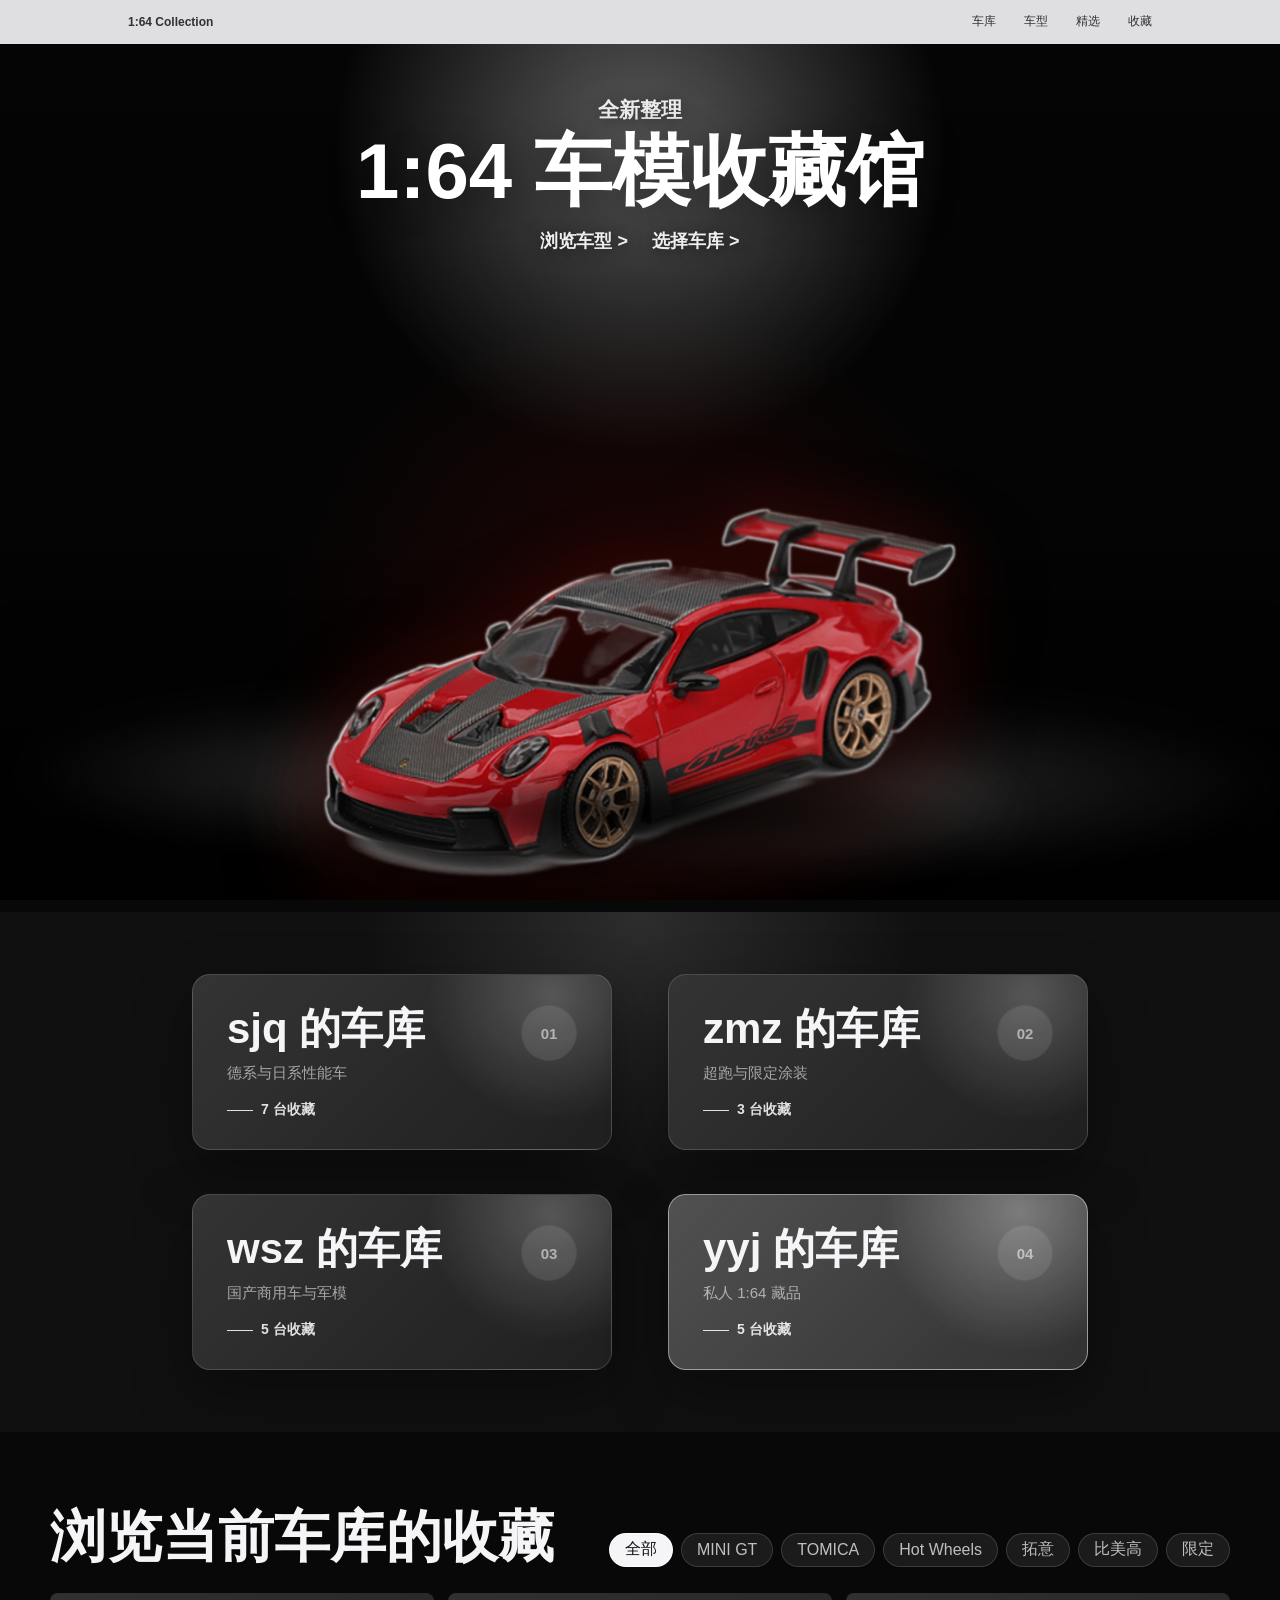
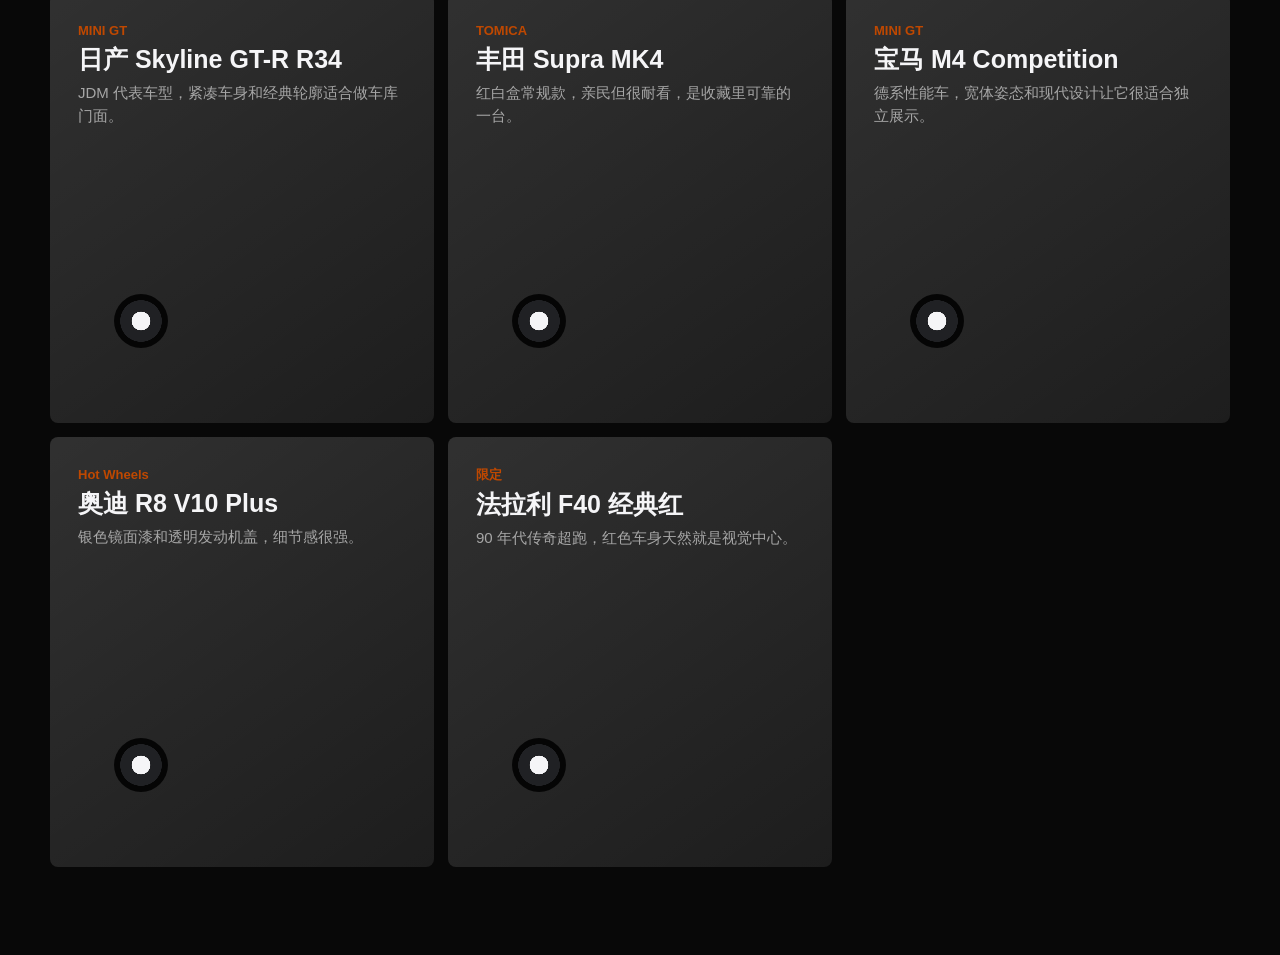
==== commit db8cb299: "Add more car photos" ====
--- a/index.html
+++ b/index.html
@@ -735,14 +735,14 @@
           <span class="owner-copy">
             <span class="owner-name">sjq 的车库</span>
             <span class="owner-desc">德系与日系性能车</span>
-            <span class="owner-meta">6 台收藏</span>
+            <span class="owner-meta">7 台收藏</span>
           </span>
         </button>
         <button class="owner-card" data-owner="user2" data-index="02">
           <span class="owner-copy">
             <span class="owner-name">zmz 的车库</span>
             <span class="owner-desc">超跑与限定涂装</span>
-            <span class="owner-meta">5 台收藏</span>
+            <span class="owner-meta">3 台收藏</span>
           </span>
         </button>
         <button class="owner-card" data-owner="user3" data-index="03">
@@ -797,15 +797,14 @@
 const carList = [
   { img: "car01.jpg", owner: "user1", type: "bmg", tag: "比美高", name: "保时捷 911 GT2 RS", desc: "银灰金属车漆，赛道化空气动力学套件，适合放在首页当作主视觉。" },
   { img: "ferrari-fxx-k.jpg", owner: "user1", type: "bmg", tag: "比美高", name: "法拉利 FXX K", desc: "基于 LaFerrari 打造的赛道实验旗舰，黑金涂装突出 HY-KERS 混动性能车的攻击性空气动力学和收藏级姿态。" },
-  { img: "mazda-rx7.jpg", owner: "user1", type: "minigt", tag: "MINI GT", name: "马自达 RX-7", desc: "经典转子跑车，红色涂装和低趴姿态都很有收藏辨识度。" },
-  { owner: "user1", type: "minigt", tag: "MINI GT", name: "三菱 Lancer Evo IX", desc: "拉力基因车型，适合和日系性能车一起成组展示。" },
-  { owner: "user1", type: "tomica", tag: "TOMICA", name: "日产 350Z", desc: "小比例里很耐看的双门跑车，线条简洁，适合日常把玩。" },
-  { owner: "user1", type: "limited", tag: "限定", name: "丰田 AE86 豆腐店涂装", desc: "头文字 D 主题涂装，属于一眼就能认出的经典收藏。" },
-  { owner: "user2", type: "hotwheels", tag: "Hot Wheels", name: "保时捷 911 Turbo S", desc: "宽体轮拱和短尾比例很有冲击力，适合放在超跑区。" },
-  { owner: "user2", type: "hotwheels", tag: "Hot Wheels", name: "兰博基尼 Huracan", desc: "锐利楔形车身，亮色涂装能打破展柜里的低调色块。" },
-  { owner: "user2", type: "hotwheels", tag: "Hot Wheels", name: "雪佛兰 Corvette C8", desc: "中置引擎布局代表作，比例紧凑，观感很现代。" },
-  { owner: "user2", type: "limited", tag: "限定", name: "布加迪 Chiron 金色限量", desc: "适合做展示焦点的一台，强调稀有感和礼盒属性。" },
-  { owner: "user2", type: "hotwheels", tag: "Hot Wheels", name: "奔驰 AMG GT Black Series", desc: "赛道化套件和大尾翼让小车也有强烈速度感。" },
+  { img: "mazda-rx7.jpg", owner: "user1", type: "hotwheels", tag: "Hot Wheels", name: "马自达 RX-7", desc: "经典转子跑车，红色涂装和低趴姿态都很有收藏辨识度。" },
+  { img: "bugatti-divo.jpg", owner: "user1", type: "tuoyi", tag: "拓意", name: "布加迪 Divo", desc: "以 Chiron 为基础强化弯道性能的限量超跑，银灰车身和夸张尾翼突出布加迪更激进的空气动力学姿态。" },
+  { img: "ferrari-296-gtb.jpg", owner: "user1", type: "bmg", tag: "比美高", name: "法拉利 296 GTB", desc: "法拉利 V6 插电混动 berlinetta，紧凑车身配合流畅红色线条，兼具现代电驱性能和经典跃马比例。" },
+  { img: "corvette-c8.jpg", owner: "user1", type: "tomica", tag: "TOMICA", name: "克尔维特 C8", desc: "雪佛兰首款中置布局 Corvette，黄色车身强化了低矮楔形轮廓，是美式超跑进入新时代的代表。" },
+  { img: "bmw-m4-csl.jpg", owner: "user1", type: "tuoyi", tag: "拓意", name: "BMW M4 CSL", desc: "M4 家族的轻量化高性能版本，白色车身、宽体轮廓和大尾翼呈现出更纯粹的赛道化气质。" },
+  { img: "toyota-gr-supra.jpg", owner: "user2", type: "tomica", tag: "TOMICA", name: "丰田 GR Supra", desc: "第五代 Supra 的高性能版本，长车头、短车尾和双门跑车比例延续了丰田性能车的经典轮廓。" },
+  { img: "ferrari-daytona-sp3.jpg", owner: "user2", type: "bmg", tag: "比美高", name: "法拉利 Daytona SP3", desc: "Icona 系列限量超跑，灵感来自 1960 年代法拉利原型赛车，V12 中置布局和雕塑感车身极具收藏辨识度。" },
+  { img: "ferrari-f40.jpg", owner: "user2", type: "tomica", tag: "TOMICA", name: "法拉利 F40", desc: "为纪念法拉利 40 周年打造的传奇超跑，双涡轮 V8、轻量化车身和标志性大尾翼让它成为 80 年代性能图腾。" },
   { owner: "user3", type: "tuoyi", tag: "拓意", name: "解放老式军用卡车", desc: "国产军模系列，方正比例和复古绿色很适合主题陈列。" },
   { owner: "user3", type: "tuoyi", tag: "拓意", name: "北京 212 越野车", desc: "经典国产越野车，带着很鲜明的年代记忆。" },
   { owner: "user3", type: "tuoyi", tag: "拓意", name: "五菱宏光面包车", desc: "国民神车的小比例版本，亲切感是它最大的魅力。" },
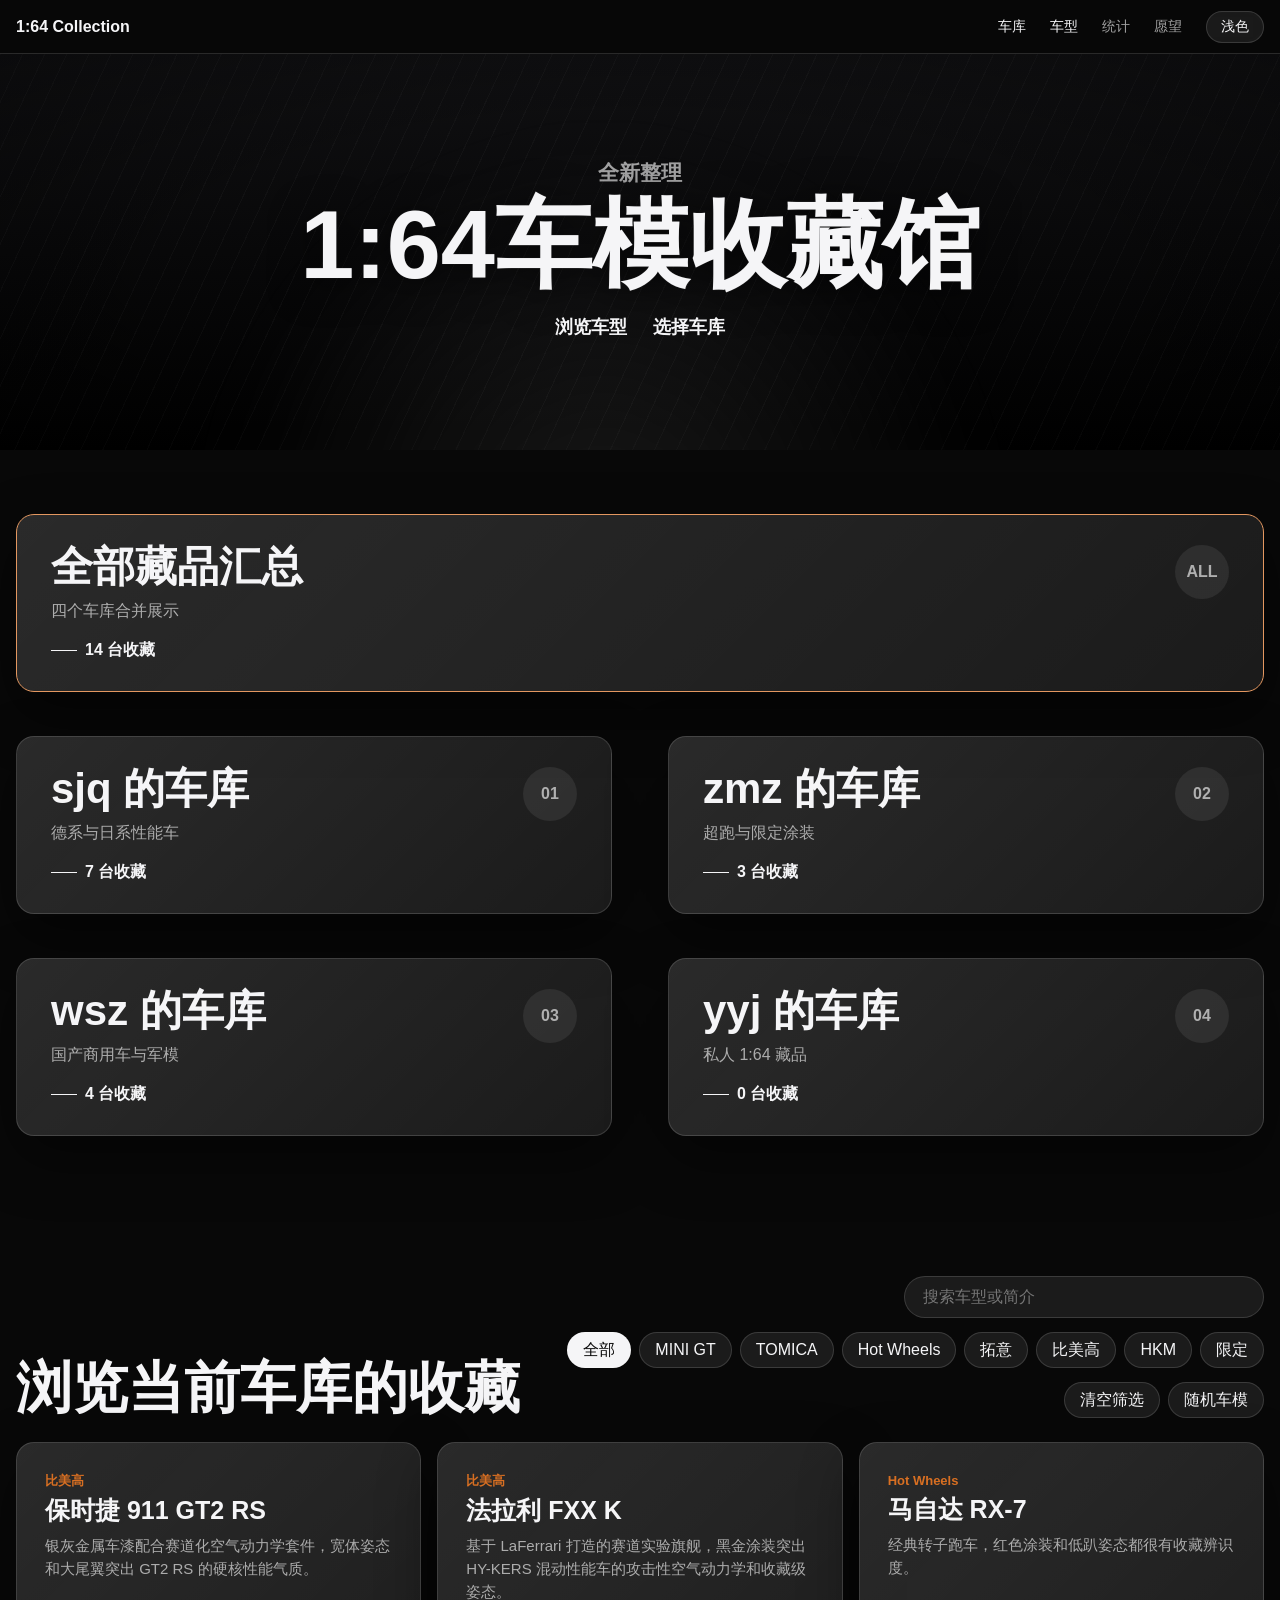
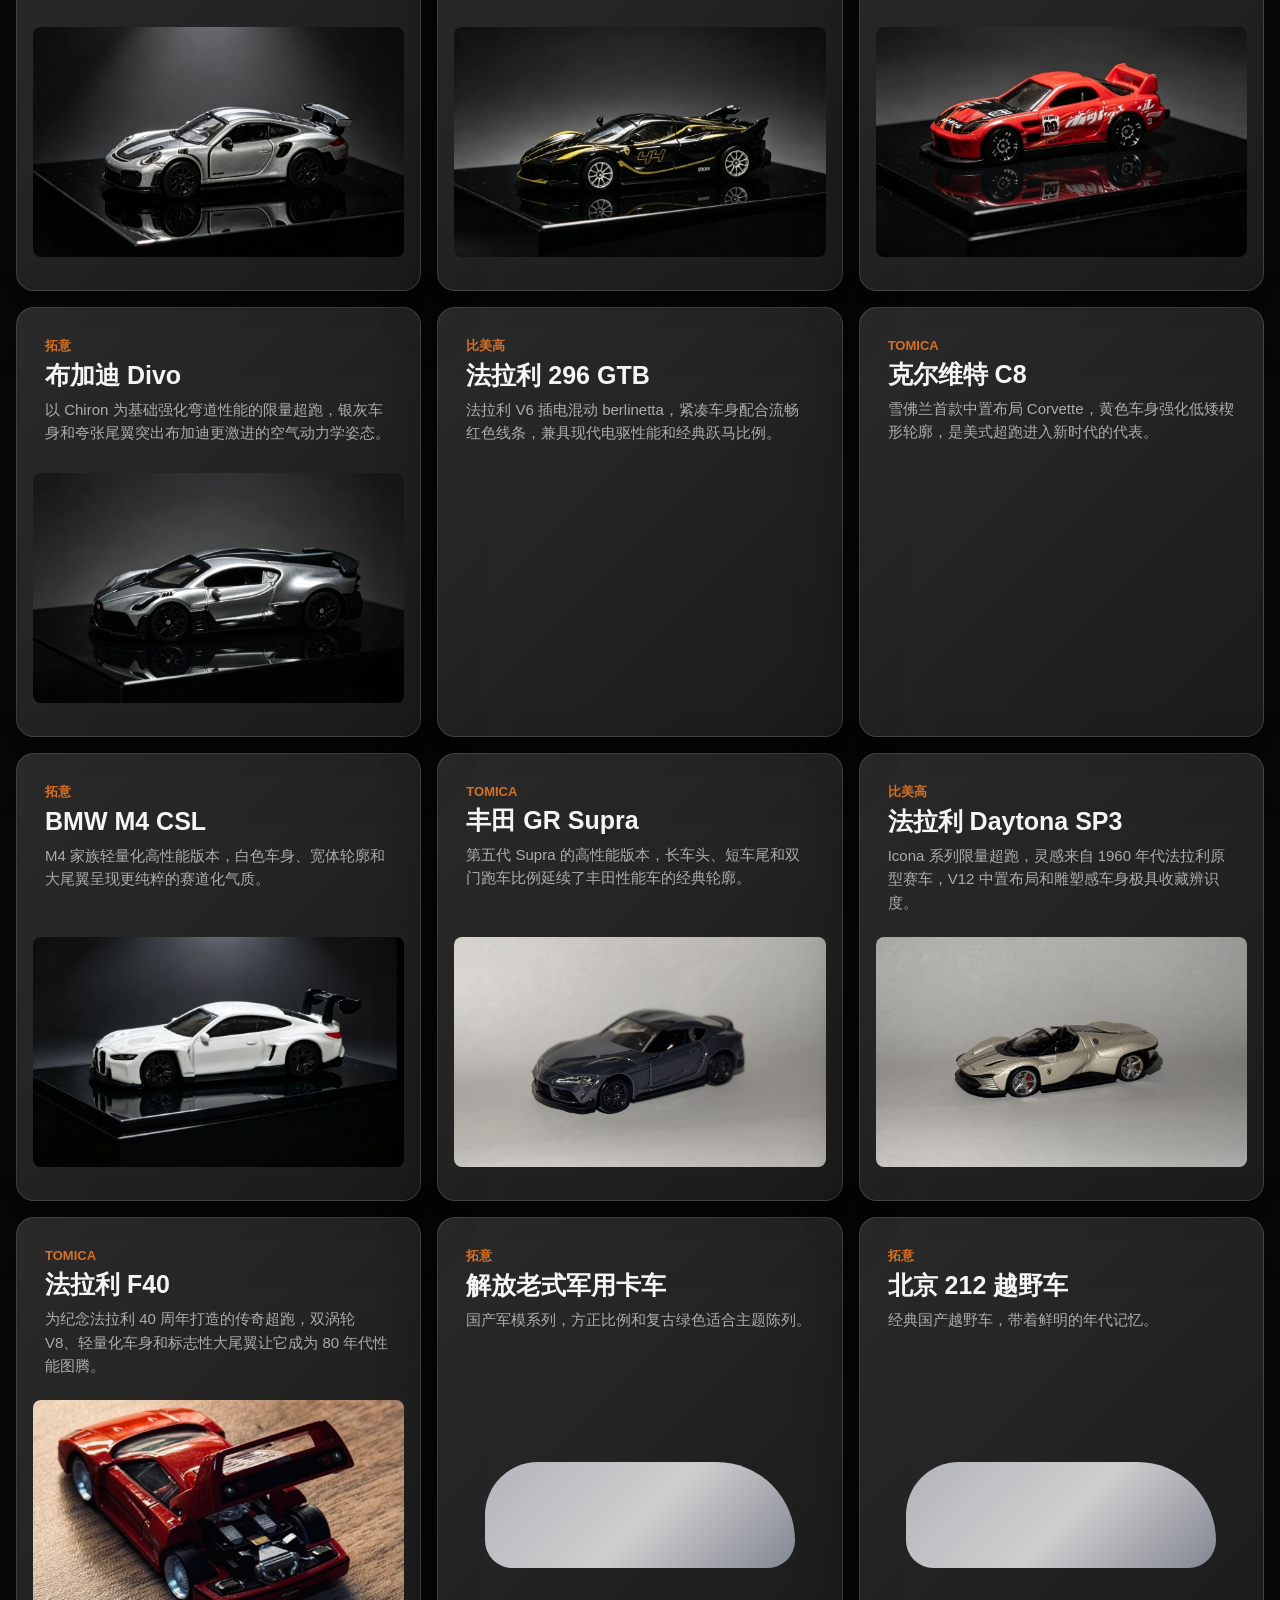
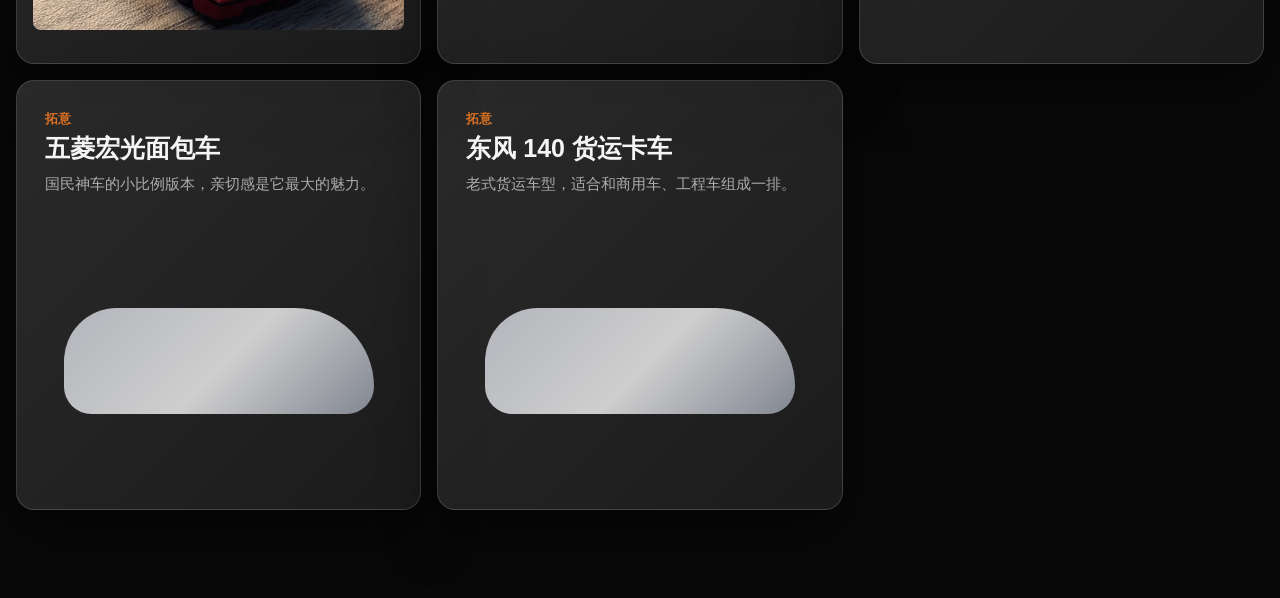
==== commit 68c1b18f: "Upgrade collection site interactions" ====
--- a/index.html
+++ b/index.html
@@ -1,926 +1,54 @@
 <!DOCTYPE html>
-<html lang="zh-CN">
+<html lang="zh-CN" data-theme="dark">
 <head>
-<meta charset="UTF-8">
-<meta name="viewport" content="width=device-width, initial-scale=1.0">
-<title>1:64 车模收藏馆 | shenjingqu.xyz</title>
-<style>
-:root {
-  --text: #1d1d1f;
-  --muted: #6e6e73;
-  --blue: #0066cc;
-  --surface: #f5f5f7;
-  --line: rgba(0, 0, 0, 0.08);
-}
-
-* {
-  box-sizing: border-box;
-  margin: 0;
-  padding: 0;
-}
-
-html {
-  scroll-behavior: smooth;
-}
-
-body {
-  min-height: 100vh;
-  background: #080808;
-  color: var(--text);
-  font-family: "SF Pro Text", "PingFang SC", "Microsoft YaHei", Arial, sans-serif;
-}
-
-button {
-  font: inherit;
-}
-
-.top-nav {
-  position: sticky;
-  top: 0;
-  z-index: 20;
-  height: 44px;
-  border-bottom: 1px solid rgba(255, 255, 255, 0.1);
-  background: rgba(248, 248, 250, 0.9);
-  backdrop-filter: saturate(180%) blur(18px);
-}
-
-.nav-inner {
-  width: min(1024px, calc(100% - 32px));
-  height: 100%;
-  margin: 0 auto;
-  display: flex;
-  align-items: center;
-  justify-content: space-between;
-  color: rgba(0, 0, 0, 0.78);
-  font-size: 12px;
-}
-
-.brand {
-  font-weight: 700;
-  letter-spacing: 0;
-}
-
-.nav-links {
-  display: flex;
-  gap: 28px;
-  list-style: none;
-}
-
-.nav-links a {
-  color: inherit;
-  text-decoration: none;
-}
-
-.hero {
-  min-height: calc(100vh - 44px);
-  display: grid;
-  align-items: start;
-  justify-items: center;
-  overflow: hidden;
-  position: relative;
-  background: #050505;
-  isolation: isolate;
-}
-
-.hero::before {
-  content: "";
-  position: absolute;
-  inset: 0;
-  z-index: -2;
-  background:
-    linear-gradient(180deg, rgba(0, 0, 0, 0.08) 0%, rgba(0, 0, 0, 0.22) 52%, rgba(0, 0, 0, 0.72) 100%),
-    radial-gradient(circle at 50% 12%, rgba(255, 255, 255, 0.38), transparent 31%),
-    radial-gradient(ellipse at 50% 74%, rgba(130, 12, 12, 0.34), transparent 42%),
-    #050505;
-}
-
-.hero::after {
-  content: "";
-  position: absolute;
-  left: 0;
-  right: 0;
-  bottom: -1px;
-  height: 34%;
-  z-index: -1;
-  background:
-    radial-gradient(ellipse at 32% 56%, rgba(255, 255, 255, 0.22), transparent 32%),
-    radial-gradient(ellipse at 68% 60%, rgba(255, 255, 255, 0.18), transparent 34%),
-    linear-gradient(180deg, transparent, rgba(0, 0, 0, 0.7));
-  filter: blur(18px);
-  opacity: 0.78;
-}
-
-.hero-bg {
-  position: absolute;
-  inset: 0;
-  z-index: -3;
-  background:
-    linear-gradient(90deg, rgba(0, 0, 0, 0.94), transparent 28%, transparent 72%, rgba(0, 0, 0, 0.94)),
-    radial-gradient(circle at 50% 44%, rgba(255, 255, 255, 0.16), transparent 38%),
-    #020202;
-}
-
-.hero-stage {
-  position: absolute;
-  left: 50%;
-  bottom: clamp(-18px, 0vh, 0px);
-  width: min(900px, 88vw);
-  height: min(46vh, 430px);
-  z-index: 1;
-  transform: translateX(-50%);
-  pointer-events: none;
-}
-
-.hero-stage::before {
-  content: "";
-  position: absolute;
-  left: 8%;
-  right: 8%;
-  bottom: 4%;
-  height: 34%;
-  border-radius: 50%;
-  background:
-    radial-gradient(ellipse at 50% 42%, rgba(255, 255, 255, 0.42), rgba(255, 255, 255, 0.08) 34%, transparent 68%),
-    linear-gradient(180deg, rgba(255, 255, 255, 0.12), rgba(0, 0, 0, 0.1));
-  filter: blur(22px);
-  opacity: 0.7;
-}
-
-.hero-stage::after {
-  content: "";
-  position: absolute;
-  left: 12%;
-  right: 12%;
-  bottom: 10%;
-  height: 22%;
-  border-radius: 50%;
-  background: radial-gradient(ellipse at center, rgba(0, 0, 0, 0.88), transparent 70%);
-  filter: blur(10px);
-}
-
-.hero-car {
-  position: absolute;
-  left: 50%;
-  bottom: 0;
-  width: min(680px, 78vw);
-  transform: translateX(-50%);
-  filter: drop-shadow(0 38px 46px rgba(0, 0, 0, 0.86)) drop-shadow(0 0 34px rgba(255, 40, 20, 0.2));
-}
-
-.hero-car img {
-  display: block;
-  width: 100%;
-  height: auto;
-}
-
-.hero-copy {
-  width: min(1080px, calc(100% - 36px));
-  padding: clamp(34px, 5.8vh, 58px) 0 0;
-  text-align: center;
-  z-index: 3;
-  color: #fff;
-}
-
-.kicker {
-  margin-bottom: 10px;
-  color: rgba(255, 255, 255, 0.9);
-  font-size: clamp(16px, 2.2vw, 21px);
-  font-weight: 600;
-  text-shadow: 0 2px 18px rgba(0, 0, 0, 0.45);
-}
-
-.hero h1 {
-  font-size: clamp(42px, 6.8vw, 78px);
-  line-height: 0.96;
-  font-weight: 700;
-  letter-spacing: 0;
-  text-shadow: 0 6px 38px rgba(0, 0, 0, 0.48);
-}
-
-.hero p {
-  width: min(720px, 100%);
-  margin: 20px auto 0;
-  color: var(--muted);
-  font-size: clamp(20px, 3vw, 28px);
-  line-height: 1.22;
-}
-
-.hero-actions {
-  display: flex;
-  justify-content: center;
-  gap: 24px;
-  margin-top: 20px;
-  font-size: 18px;
-  font-weight: 600;
-}
-
-.link {
-  color: rgba(255, 255, 255, 0.92);
-  text-decoration: none;
-  text-shadow: 0 2px 14px rgba(0, 0, 0, 0.5);
-}
-
-.link::after {
-  content: " >";
-}
-
-.hero-product {
-  width: min(1080px, 112vw);
-  margin-bottom: -2vw;
-  filter: drop-shadow(0 36px 52px rgba(0, 0, 0, 0.18));
-}
-
-.hero-product img {
-  display: block;
-  width: 100%;
-  max-height: 46vh;
-  object-fit: contain;
-}
-
-.section {
-  padding: 14px 0 0;
-  background: #fff;
-}
-
-.band {
-  min-height: 500px;
-  display: grid;
-  align-items: center;
-  justify-items: center;
-  margin-top: 12px;
-  padding: 62px 20px;
-  text-align: center;
-  background:
-    radial-gradient(circle at 50% 0%, rgba(255, 255, 255, 0.12), transparent 34%),
-    #101010;
-  color: #f5f5f7;
-  overflow: hidden;
-}
-
-.band.dark {
-  background: #000;
-  color: #f5f5f7;
-}
-
-.band h2 {
-  font-size: clamp(36px, 6vw, 64px);
-  line-height: 1.04;
-  font-weight: 700;
-  letter-spacing: 0;
-}
-
-.band p {
-  width: min(680px, 100%);
-  margin: 12px auto 0;
-  color: var(--muted);
-  font-size: clamp(19px, 2.6vw, 27px);
-  line-height: 1.25;
-}
-
-.band.dark p {
-  color: #a1a1a6;
-}
-
-.owner-switch {
-  width: min(1280px, 100%);
-  display: grid;
-  grid-template-columns: repeat(2, minmax(420px, 1fr));
-  column-gap: 56px;
-  row-gap: 44px;
-  margin: 0 auto;
-}
-
-.owner-card {
-  min-height: 176px;
-  display: grid;
-  grid-template-columns: 1fr auto;
-  align-items: end;
-  gap: 18px;
-  border: 1px solid rgba(255, 255, 255, 0.14);
-  border-radius: 18px;
-  padding: 30px 34px;
-  background:
-    linear-gradient(135deg, rgba(255, 255, 255, 0.13), rgba(255, 255, 255, 0.04)),
-    radial-gradient(circle at 86% 12%, rgba(255, 255, 255, 0.22), transparent 32%),
-    #161616;
-  box-shadow: 0 22px 58px rgba(0, 0, 0, 0.34);
-  color: #f5f5f7;
-  cursor: pointer;
-  overflow: hidden;
-  position: relative;
-  text-align: left;
-  transition: transform 180ms ease, border-color 180ms ease, box-shadow 180ms ease, background 180ms ease;
-}
-
-.owner-card::before {
-  content: "";
-  position: absolute;
-  inset: 0;
-  background: linear-gradient(110deg, transparent 0 54%, rgba(255, 255, 255, 0.68) 55%, transparent 72%);
-  transform: translateX(-42%);
-  opacity: 0;
-  transition: opacity 180ms ease, transform 420ms ease;
-}
-
-.owner-card::after {
-  content: attr(data-index);
-  align-self: start;
-  justify-self: end;
-  width: 54px;
-  height: 54px;
-  display: grid;
-  place-items: center;
-  border: 1px solid rgba(0, 0, 0, 0.08);
-  border-radius: 50%;
-  background: rgba(255, 255, 255, 0.1);
-  color: rgba(255, 255, 255, 0.54);
-  font-size: 15px;
-  font-weight: 700;
-  position: relative;
-  z-index: 1;
-}
-
-.owner-card:hover {
-  transform: translateY(-5px);
-  box-shadow: 0 26px 60px rgba(0, 0, 0, 0.12);
-}
-
-.owner-card:hover::before {
-  opacity: 1;
-  transform: translateX(28%);
-}
-
-.owner-card.active {
-  border-color: rgba(255, 255, 255, 0.45);
-  background:
-    linear-gradient(135deg, rgba(255, 255, 255, 0.22), rgba(255, 255, 255, 0.08)),
-    radial-gradient(circle at 84% 10%, rgba(255, 255, 255, 0.32), transparent 36%),
-    #202020;
-}
-
-.owner-copy {
-  position: relative;
-  z-index: 1;
-}
-
-.owner-name {
-  display: block;
-  font-size: clamp(30px, 3.5vw, 42px);
-  line-height: 1.05;
-  font-weight: 700;
-  letter-spacing: 0;
-}
-
-.owner-desc {
-  display: block;
-  margin-top: 12px;
-  color: rgba(255, 255, 255, 0.58);
-  font-size: 15px;
-  line-height: 1.35;
-}
-
-.owner-meta {
-  display: inline-flex;
-  align-items: center;
-  gap: 8px;
-  margin-top: 18px;
-  color: rgba(255, 255, 255, 0.86);
-  font-size: 14px;
-  font-weight: 600;
-}
-
-.owner-meta::before {
-  content: "";
-  width: 26px;
-  height: 1px;
-  background: currentColor;
-}
-
-.catalog {
-  width: min(1180px, calc(100% - 32px));
-  margin: 0 auto;
-  padding: 76px 0 88px;
-  color: #f5f5f7;
-}
-
-.catalog-head {
-  display: flex;
-  align-items: end;
-  justify-content: space-between;
-  gap: 24px;
-  margin-bottom: 26px;
-}
-
-.catalog-head h2 {
-  max-width: none;
-  white-space: nowrap;
-  font-size: clamp(34px, 5vw, 56px);
-  line-height: 1.05;
-}
-
-.filters {
-  display: flex;
-  flex-wrap: wrap;
-  justify-content: flex-end;
-  gap: 8px;
-}
-
-.filter-btn {
-  min-height: 34px;
-  border: 1px solid rgba(255, 255, 255, 0.14);
-  border-radius: 18px;
-  padding: 0 15px;
-  background: rgba(255, 255, 255, 0.08);
-  color: rgba(255, 255, 255, 0.72);
-  cursor: pointer;
-}
-
-.filter-btn.active {
-  border-color: rgba(255, 255, 255, 0.84);
-  background: #f5f5f7;
-  color: #111;
-}
-
-.car-grid {
-  display: grid;
-  grid-template-columns: repeat(3, 1fr);
-  gap: 14px;
-}
-
-.car-card {
-  min-height: 430px;
-  display: flex;
-  flex-direction: column;
-  justify-content: space-between;
-  border: 0;
-  border-radius: 8px;
-  padding: 28px;
-  background:
-    linear-gradient(145deg, rgba(255, 255, 255, 0.12), rgba(255, 255, 255, 0.04)),
-    #141414;
-  color: #f5f5f7;
-  text-align: left;
-  cursor: pointer;
-  overflow: hidden;
-}
-
-.car-card[hidden] {
-  display: none;
-}
-
-.car-art {
-  height: 240px;
-  display: grid;
-  place-items: center;
-  margin: 14px -12px 0;
-}
-
-.car-art img {
-  max-width: 100%;
-  max-height: 230px;
-  object-fit: contain;
-  filter: drop-shadow(0 22px 24px rgba(0, 0, 0, 0.16));
-}
-
-.silhouette {
-  width: min(310px, 94%);
-  height: 106px;
-  border-radius: 58px 86px 30px 30px;
-  background: linear-gradient(135deg, #dadde5, #fff 52%, #9ea4b2);
-  box-shadow: inset 0 -20px 28px rgba(0, 0, 0, 0.12), 0 30px 30px rgba(0, 0, 0, 0.1);
-  position: relative;
-}
-
-.silhouette::before,
-.silhouette::after {
-  content: "";
-  position: absolute;
-  bottom: -20px;
-  width: 54px;
-  height: 54px;
-  border-radius: 50%;
-  background: radial-gradient(circle, #f5f5f7 0 24%, #202124 25% 54%, #050505 55%);
-}
-
-.silhouette::before {
-  left: 48px;
-}
-
-.silhouette::after {
-  right: 48px;
-}
-
-.car-tag {
-  color: #bf4800;
-  font-size: 13px;
-  font-weight: 700;
-}
-
-.car-name {
-  margin-top: 7px;
-  color: #f5f5f7;
-  font-size: 25px;
-  line-height: 1.1;
-}
-
-.car-desc {
-  margin-top: 9px;
-  color: rgba(255, 255, 255, 0.58);
-  font-size: 15px;
-  line-height: 1.5;
-}
-
-.empty-state {
-  display: none;
-  min-height: 220px;
-  place-items: center;
-  border-radius: 8px;
-  background: rgba(255, 255, 255, 0.08);
-  color: rgba(255, 255, 255, 0.58);
-  font-size: 18px;
-}
-
-.empty-state.show {
-  display: grid;
-}
-
-.detail-modal {
-  position: fixed;
-  inset: 0;
-  z-index: 40;
-  display: none;
-  align-items: center;
-  justify-content: center;
-  padding: 28px;
-  background: rgba(0, 0, 0, 0.54);
-  backdrop-filter: blur(16px);
-}
-
-.detail-modal.show {
-  display: flex;
-}
-
-.modal-content {
-  width: min(980px, 100%);
-  max-height: calc(100vh - 56px);
-  display: grid;
-  grid-template-columns: 1.2fr 0.8fr;
-  gap: 28px;
-  border-radius: 18px;
-  padding: 28px;
-  background: #fff;
-  overflow: auto;
-}
-
-.modal-media {
-  min-height: 420px;
-  display: grid;
-  place-items: center;
-  border-radius: 12px;
-  background: var(--surface);
-}
-
-.modal-media img {
-  max-width: 92%;
-  max-height: 390px;
-  object-fit: contain;
-}
-
-.modal-info {
-  align-self: center;
-}
-
-.modal-info h2 {
-  margin-top: 8px;
-  font-size: clamp(32px, 5vw, 52px);
-  line-height: 1.02;
-}
-
-.modal-info p {
-  margin-top: 18px;
-  color: var(--muted);
-  font-size: 17px;
-  line-height: 1.6;
-}
-
-.modal-close {
-  position: fixed;
-  top: 18px;
-  right: 18px;
-  width: 44px;
-  height: 44px;
-  border: 0;
-  border-radius: 50%;
-  background: rgba(232, 232, 237, 0.92);
-  color: #555;
-  cursor: pointer;
-}
-
-@media (max-width: 900px) {
-  .nav-links {
-    gap: 16px;
-  }
-
-  .owner-switch,
-  .car-grid,
-  .modal-content {
-    grid-template-columns: 1fr;
-  }
-
-  .owner-switch {
-    max-width: 620px;
-    row-gap: 22px;
-  }
-
-  .catalog-head {
-    display: block;
-  }
-
-  .catalog-head h2 {
-    white-space: normal;
-  }
-
-  .filters {
-    justify-content: flex-start;
-    margin-top: 22px;
-  }
-}
-
-@media (max-width: 620px) {
-  .nav-links li:nth-child(n+3) {
-    display: none;
-  }
-
-  .hero {
-    min-height: 720px;
-  }
-
-  .hero-stage {
-    bottom: -10px;
-    width: 96vw;
-    height: 310px;
-  }
-
-  .hero-car {
-    width: 98vw;
-  }
-
-  .hero-actions {
-    gap: 18px;
-    font-size: 16px;
-  }
-
-  .band {
-    min-height: auto;
-    padding: 52px 16px;
-  }
-
-  .owner-card {
-    min-height: 150px;
-    grid-template-columns: 1fr auto;
-    padding: 24px;
-  }
-
-  .owner-card::after {
-    width: 46px;
-    height: 46px;
-  }
-
-  .catalog {
-    padding-top: 54px;
-  }
-
-  .car-card {
-    min-height: 390px;
-    padding: 22px;
-  }
-}
-</style>
+  <meta charset="UTF-8">
+  <meta name="viewport" content="width=device-width, initial-scale=1.0">
+  <title>1:64 车模收藏馆 | shenjingqu.xyz</title>
+  <link rel="stylesheet" href="css/styles.css">
 </head>
 <body>
-<nav class="top-nav" aria-label="主导航">
-  <div class="nav-inner">
-    <div class="brand">1:64 Collection</div>
-    <ul class="nav-links">
-      <li><a href="#owners">车库</a></li>
-      <li><a href="#catalog">车型</a></li>
-      <li><a href="#details">精选</a></li>
-      <li><a href="#catalog">收藏</a></li>
-    </ul>
+  <div id="navMount"></div>
+
+  <main>
+    <section class="hero" id="details">
+      <div class="hero-copy">
+        <div class="kicker">全新整理</div>
+        <h1>1:64车模收藏馆</h1>
+        <div class="hero-actions">
+          <a class="link" href="#catalog">浏览车型</a>
+          <a class="link" href="#owners">选择车库</a>
+        </div>
+      </div>
+    </section>
+
+    <section class="band" id="owners">
+      <div class="owner-switch" id="ownerWrap" aria-label="收藏持有人"></div>
+    </section>
+
+    <section class="catalog" id="catalog">
+      <div class="catalog-head">
+        <h2>浏览当前车库的收藏</h2>
+        <div class="catalog-tools">
+          <input class="search-box" id="searchInput" type="search" placeholder="搜索车型或简介" aria-label="搜索车型或简介">
+          <div class="filters" id="filterWrap" aria-label="车型分类"></div>
+          <div class="filters">
+            <button class="clear-btn" type="button" id="clearBtn">清空筛选</button>
+            <button class="random-btn" type="button" id="randomBtn">随机车模</button>
+          </div>
+        </div>
+      </div>
+      <div class="car-grid" id="carGrid"></div>
+      <div class="empty-state" id="emptyState">没有匹配的车模，换个关键词或清空筛选试试。</div>
+    </section>
+  </main>
+
+  <div class="lightbox" id="lightbox" aria-hidden="true">
+    <button class="modal-close" id="lightboxClose" type="button" aria-label="关闭">×</button>
+    <img id="lightboxImg" alt="">
   </div>
-</nav>
 
-<main>
-  <section class="hero" id="details">
-    <div class="hero-bg" aria-hidden="true"></div>
-    <div class="hero-stage" aria-hidden="true">
-      <div class="hero-car">
-        <img src="cars/hero-red-car.png" alt="">
-      </div>
-    </div>
-    <div class="hero-copy">
-      <div class="kicker">全新整理</div>
-      <h1>1:64 车模收藏馆</h1>
-      <div class="hero-actions">
-        <a class="link" href="#catalog">浏览车型</a>
-        <a class="link" href="#owners">选择车库</a>
-      </div>
-    </div>
-  </section>
-
-  <section class="band" id="owners">
-    <div>
-      <div class="owner-switch" aria-label="收藏持有人">
-        <button class="owner-card" data-owner="user1" data-index="01">
-          <span class="owner-copy">
-            <span class="owner-name">sjq 的车库</span>
-            <span class="owner-desc">德系与日系性能车</span>
-            <span class="owner-meta">7 台收藏</span>
-          </span>
-        </button>
-        <button class="owner-card" data-owner="user2" data-index="02">
-          <span class="owner-copy">
-            <span class="owner-name">zmz 的车库</span>
-            <span class="owner-desc">超跑与限定涂装</span>
-            <span class="owner-meta">3 台收藏</span>
-          </span>
-        </button>
-        <button class="owner-card" data-owner="user3" data-index="03">
-          <span class="owner-copy">
-            <span class="owner-name">wsz 的车库</span>
-            <span class="owner-desc">国产商用车与军模</span>
-            <span class="owner-meta">5 台收藏</span>
-          </span>
-        </button>
-        <button class="owner-card active" data-owner="user4" data-index="04">
-          <span class="owner-copy">
-            <span class="owner-name">yyj 的车库</span>
-            <span class="owner-desc">私人 1:64 藏品</span>
-            <span class="owner-meta">5 台收藏</span>
-          </span>
-        </button>
-      </div>
-    </div>
-  </section>
-
-  <section class="catalog" id="catalog">
-    <div class="catalog-head">
-      <h2>浏览当前车库的收藏</h2>
-      <div class="filters" aria-label="车型分类">
-        <button class="filter-btn active" data-type="all">全部</button>
-        <button class="filter-btn" data-type="minigt">MINI GT</button>
-        <button class="filter-btn" data-type="tomica">TOMICA</button>
-        <button class="filter-btn" data-type="hotwheels">Hot Wheels</button>
-        <button class="filter-btn" data-type="tuoyi">拓意</button>
-        <button class="filter-btn" data-type="bmg">比美高</button>
-        <button class="filter-btn" data-type="limited">限定</button>
-      </div>
-    </div>
-    <div class="car-grid" id="carGrid"></div>
-    <div class="empty-state" id="emptyState">这个分类下暂时没有车型。</div>
-  </section>
-</main>
-
-<div class="detail-modal" id="detailModal" aria-hidden="true">
-  <button class="modal-close" id="closeModalBtn" aria-label="关闭">×</button>
-  <div class="modal-content" role="dialog" aria-modal="true" aria-labelledby="modalCarTitle">
-    <div class="modal-media" id="modalMedia"></div>
-    <div class="modal-info">
-      <span class="car-tag" id="modalCarTag"></span>
-      <h2 id="modalCarTitle"></h2>
-      <p id="modalCarText"></p>
-    </div>
-  </div>
-</div>
-
-<script>
-const carList = [
-  { img: "car01.jpg", owner: "user1", type: "bmg", tag: "比美高", name: "保时捷 911 GT2 RS", desc: "银灰金属车漆，赛道化空气动力学套件，适合放在首页当作主视觉。" },
-  { img: "ferrari-fxx-k.jpg", owner: "user1", type: "bmg", tag: "比美高", name: "法拉利 FXX K", desc: "基于 LaFerrari 打造的赛道实验旗舰，黑金涂装突出 HY-KERS 混动性能车的攻击性空气动力学和收藏级姿态。" },
-  { img: "mazda-rx7.jpg", owner: "user1", type: "hotwheels", tag: "Hot Wheels", name: "马自达 RX-7", desc: "经典转子跑车，红色涂装和低趴姿态都很有收藏辨识度。" },
-  { img: "bugatti-divo.jpg", owner: "user1", type: "tuoyi", tag: "拓意", name: "布加迪 Divo", desc: "以 Chiron 为基础强化弯道性能的限量超跑，银灰车身和夸张尾翼突出布加迪更激进的空气动力学姿态。" },
-  { img: "ferrari-296-gtb.jpg", owner: "user1", type: "bmg", tag: "比美高", name: "法拉利 296 GTB", desc: "法拉利 V6 插电混动 berlinetta，紧凑车身配合流畅红色线条，兼具现代电驱性能和经典跃马比例。" },
-  { img: "corvette-c8.jpg", owner: "user1", type: "tomica", tag: "TOMICA", name: "克尔维特 C8", desc: "雪佛兰首款中置布局 Corvette，黄色车身强化了低矮楔形轮廓，是美式超跑进入新时代的代表。" },
-  { img: "bmw-m4-csl.jpg", owner: "user1", type: "tuoyi", tag: "拓意", name: "BMW M4 CSL", desc: "M4 家族的轻量化高性能版本，白色车身、宽体轮廓和大尾翼呈现出更纯粹的赛道化气质。" },
-  { img: "toyota-gr-supra.jpg", owner: "user2", type: "tomica", tag: "TOMICA", name: "丰田 GR Supra", desc: "第五代 Supra 的高性能版本，长车头、短车尾和双门跑车比例延续了丰田性能车的经典轮廓。" },
-  { img: "ferrari-daytona-sp3.jpg", owner: "user2", type: "bmg", tag: "比美高", name: "法拉利 Daytona SP3", desc: "Icona 系列限量超跑，灵感来自 1960 年代法拉利原型赛车，V12 中置布局和雕塑感车身极具收藏辨识度。" },
-  { img: "ferrari-f40.jpg", owner: "user2", type: "tomica", tag: "TOMICA", name: "法拉利 F40", desc: "为纪念法拉利 40 周年打造的传奇超跑，双涡轮 V8、轻量化车身和标志性大尾翼让它成为 80 年代性能图腾。" },
-  { owner: "user3", type: "tuoyi", tag: "拓意", name: "解放老式军用卡车", desc: "国产军模系列，方正比例和复古绿色很适合主题陈列。" },
-  { owner: "user3", type: "tuoyi", tag: "拓意", name: "北京 212 越野车", desc: "经典国产越野车，带着很鲜明的年代记忆。" },
-  { owner: "user3", type: "tuoyi", tag: "拓意", name: "五菱宏光面包车", desc: "国民神车的小比例版本，亲切感是它最大的魅力。" },
-  { owner: "user3", type: "tuoyi", tag: "拓意", name: "东风 140 货运卡车", desc: "老式货运车型，适合和商用车、工程车组成一排。" },
-  { owner: "user3", type: "limited", tag: "限定", name: "红旗 L5 礼宾车", desc: "端庄的国产豪华车代表，放在展厅里很有仪式感。" },
-  { owner: "user4", type: "minigt", tag: "MINI GT", name: "日产 Skyline GT-R R34", desc: "JDM 代表车型，紧凑车身和经典轮廓适合做车库门面。" },
-  { owner: "user4", type: "tomica", tag: "TOMICA", name: "丰田 Supra MK4", desc: "红白盒常规款，亲民但很耐看，是收藏里可靠的一台。" },
-  { owner: "user4", type: "minigt", tag: "MINI GT", name: "宝马 M4 Competition", desc: "德系性能车，宽体姿态和现代设计让它很适合独立展示。" },
-  { owner: "user4", type: "hotwheels", tag: "Hot Wheels", name: "奥迪 R8 V10 Plus", desc: "银色镜面漆和透明发动机盖，细节感很强。" },
-  { owner: "user4", type: "limited", tag: "限定", name: "法拉利 F40 经典红", desc: "90 年代传奇超跑，红色车身天然就是视觉中心。" }
-];
-
-let activeOwner = "user4";
-let activeType = "all";
-
-const carGrid = document.getElementById("carGrid");
-const emptyState = document.getElementById("emptyState");
-const modal = document.getElementById("detailModal");
-const modalMedia = document.getElementById("modalMedia");
-const modalCarTag = document.getElementById("modalCarTag");
-const modalCarTitle = document.getElementById("modalCarTitle");
-const modalCarText = document.getElementById("modalCarText");
-const closeModalBtn = document.getElementById("closeModalBtn");
-
-function createCarArt(car) {
-  if (car.img) {
-    return `<img src="cars/${car.img}" alt="${car.name}" loading="lazy" decoding="async">`;
-  }
-
-  return `<div class="silhouette" aria-hidden="true"></div>`;
-}
-
-function renderCars() {
-  carGrid.innerHTML = "";
-  carList.forEach((car) => {
-    const card = document.createElement("button");
-    card.className = "car-card";
-    card.type = "button";
-    card.dataset.owner = car.owner;
-    card.dataset.type = car.type;
-    card.dataset.name = car.name;
-    card.dataset.tag = car.tag;
-    card.dataset.desc = car.desc;
-    card.dataset.img = car.img || "";
-    card.innerHTML = `
-      <div>
-        <span class="car-tag">${car.tag}</span>
-        <h3 class="car-name">${car.name}</h3>
-        <p class="car-desc">${car.desc}</p>
-      </div>
-      <div class="car-art">${createCarArt(car)}</div>
-    `;
-    carGrid.appendChild(card);
-  });
-  filterCars();
-}
-
-function filterCars() {
-  let visibleCount = 0;
-  document.querySelectorAll(".car-card").forEach((card) => {
-    const ownerMatch = card.dataset.owner === activeOwner;
-    const typeMatch = activeType === "all" || card.dataset.type === activeType;
-    const visible = ownerMatch && typeMatch;
-    card.hidden = !visible;
-    if (visible) visibleCount += 1;
-  });
-  emptyState.classList.toggle("show", visibleCount === 0);
-}
-
-document.querySelectorAll(".owner-card").forEach((card) => {
-  card.addEventListener("click", () => {
-    document.querySelectorAll(".owner-card").forEach((item) => item.classList.remove("active"));
-    card.classList.add("active");
-    activeOwner = card.dataset.owner;
-    filterCars();
-    document.getElementById("catalog").scrollIntoView({ behavior: "smooth", block: "start" });
-  });
-});
-
-document.querySelectorAll(".filter-btn").forEach((button) => {
-  button.addEventListener("click", () => {
-    document.querySelectorAll(".filter-btn").forEach((item) => item.classList.remove("active"));
-    button.classList.add("active");
-    activeType = button.dataset.type;
-    filterCars();
-  });
-});
-
-carGrid.addEventListener("click", (event) => {
-  const card = event.target.closest(".car-card");
-  if (!card) return;
-
-  modalCarTag.textContent = card.dataset.tag;
-  modalCarTitle.textContent = card.dataset.name;
-  modalCarText.textContent = card.dataset.desc;
-  modalMedia.innerHTML = card.dataset.img
-    ? `<img src="cars/${card.dataset.img}" alt="${card.dataset.name}">`
-    : `<div class="silhouette" aria-hidden="true"></div>`;
-  modal.classList.add("show");
-  modal.setAttribute("aria-hidden", "false");
-});
-
-function closeModal() {
-  modal.classList.remove("show");
-  modal.setAttribute("aria-hidden", "true");
-}
-
-closeModalBtn.addEventListener("click", closeModal);
-modal.addEventListener("click", (event) => {
-  if (event.target === modal) closeModal();
-});
-window.addEventListener("keydown", (event) => {
-  if (event.key === "Escape") closeModal();
-});
-
-renderCars();
-</script>
+  <script src="data/cars.js"></script>
+  <script src="js/common.js"></script>
+  <script src="js/index.js"></script>
 </body>
 </html>
--- a/css/styles.css
+++ b/css/styles.css
@@ -0,0 +1,379 @@
+:root {
+  --bg: #080808;
+  --panel: rgba(255, 255, 255, 0.08);
+  --panel-strong: rgba(255, 255, 255, 0.14);
+  --text: #f5f5f7;
+  --muted: rgba(255, 255, 255, 0.62);
+  --line: rgba(255, 255, 255, 0.14);
+  --accent: #d86f22;
+  --shadow: rgba(0, 0, 0, 0.45);
+  color-scheme: dark;
+}
+
+:root[data-theme="light"] {
+  --bg: #f3f3f5;
+  --panel: rgba(255, 255, 255, 0.78);
+  --panel-strong: rgba(255, 255, 255, 0.96);
+  --text: #19191b;
+  --muted: rgba(25, 25, 27, 0.66);
+  --line: rgba(0, 0, 0, 0.1);
+  --accent: #9b4b13;
+  --shadow: rgba(40, 40, 48, 0.14);
+  color-scheme: light;
+}
+
+* { box-sizing: border-box; margin: 0; padding: 0; }
+html { scroll-behavior: smooth; }
+body {
+  min-height: 100vh;
+  background: var(--bg);
+  color: var(--text);
+  font-family: "SF Pro Text", "PingFang SC", "Microsoft YaHei", Arial, sans-serif;
+  opacity: 0;
+  transition: opacity 220ms ease, background 260ms ease, color 260ms ease;
+}
+body.page-ready { opacity: 1; }
+body::before {
+  content: "";
+  position: fixed;
+  inset: 0;
+  z-index: 9999;
+  background: var(--bg);
+  pointer-events: none;
+  opacity: 1;
+  transition: opacity 420ms ease;
+}
+body.loaded::before { opacity: 0; }
+button, input { font: inherit; }
+a { color: inherit; text-decoration: none; }
+
+.top-nav {
+  position: sticky;
+  top: 0;
+  z-index: 50;
+  height: 54px;
+  border-bottom: 1px solid var(--line);
+  background: color-mix(in srgb, var(--bg), transparent 15%);
+  backdrop-filter: saturate(180%) blur(18px);
+}
+.nav-inner {
+  width: min(1280px, calc(100% - 32px));
+  height: 100%;
+  margin: 0 auto;
+  display: flex;
+  align-items: center;
+  justify-content: space-between;
+}
+.brand { font-weight: 800; letter-spacing: 0; }
+.nav-links { display: flex; align-items: center; gap: 24px; font-size: 14px; }
+.nav-links a { color: var(--muted); }
+.nav-links a:hover, .nav-links a.active { color: var(--text); }
+.theme-toggle, .icon-btn, .filter-btn, .clear-btn, .random-btn {
+  border: 1px solid var(--line);
+  border-radius: 999px;
+  background: var(--panel);
+  color: var(--text);
+  cursor: pointer;
+  transition: transform 180ms ease, box-shadow 180ms ease, background 180ms ease, border-color 180ms ease;
+}
+.theme-toggle { min-height: 32px; padding: 0 14px; }
+.theme-toggle:hover, .icon-btn:hover, .filter-btn:hover, .clear-btn:hover, .random-btn:hover {
+  transform: translateY(-2px);
+  border-color: color-mix(in srgb, var(--text), transparent 55%);
+  box-shadow: 0 16px 32px var(--shadow);
+}
+
+.hero {
+  min-height: 390px;
+  height: clamp(360px, 44vh, 460px);
+  position: relative;
+  display: grid;
+  place-items: center;
+  overflow: hidden;
+  isolation: isolate;
+  background:
+    radial-gradient(circle at 50% 48%, rgba(255,255,255,0.12), transparent 34%),
+    radial-gradient(circle at 50% 72%, rgba(145,72,28,0.08), transparent 36%),
+    linear-gradient(180deg, #101012 0%, #050506 58%, #000 100%);
+}
+.hero::before {
+  content: "";
+  position: absolute;
+  inset: 0;
+  z-index: -3;
+  background:
+    radial-gradient(ellipse at center, transparent 0 46%, rgba(0,0,0,0.32) 100%),
+    repeating-linear-gradient(115deg, rgba(255,255,255,0.028) 0 1px, transparent 1px 20px),
+    linear-gradient(180deg, #101012, #000);
+}
+.hero::after {
+  content: "";
+  position: absolute;
+  width: 70vw;
+  height: 70vw;
+  left: 12%;
+  top: 6%;
+  z-index: -2;
+  background: radial-gradient(circle, rgba(255,255,255,0.095), transparent 62%);
+  filter: blur(38px);
+  animation: soft-scan 13s ease-in-out infinite alternate;
+}
+@keyframes soft-scan {
+  from { transform: translate(-8%, -4%) scale(0.9); opacity: 0.46; }
+  to { transform: translate(18%, 8%) scale(1.08); opacity: 0.78; }
+}
+.hero-copy {
+  width: min(1080px, calc(100% - 36px));
+  padding-top: 0;
+  position: relative;
+  z-index: 4;
+  text-align: center;
+}
+.kicker {
+  margin-bottom: 10px;
+  color: var(--muted);
+  font-size: clamp(16px, 2vw, 21px);
+  font-weight: 700;
+  animation: float-in 680ms ease both 120ms;
+}
+.hero h1 {
+  font-size: clamp(48px, 7.6vw, 98px);
+  line-height: 0.98;
+  font-weight: 900;
+  letter-spacing: 0;
+  animation: float-in 760ms ease both 220ms;
+  text-shadow: 0 5px 38px rgba(0,0,0,0.72), 0 0 1px rgba(255,255,255,0.34);
+}
+@keyframes float-in {
+  from { opacity: 0; transform: translateY(18px); }
+  to { opacity: 1; transform: translateY(0); }
+}
+.hero-actions {
+  display: flex;
+  justify-content: center;
+  gap: 26px;
+  margin-top: 22px;
+  font-size: 18px;
+  font-weight: 700;
+  animation: float-in 760ms ease both 340ms;
+}
+.link {
+  position: relative;
+  padding-bottom: 6px;
+}
+.link::after {
+  content: "";
+  position: absolute;
+  left: 0;
+  bottom: 0;
+  width: 100%;
+  height: 2px;
+  background: currentColor;
+  transform: scaleX(0);
+  transform-origin: left;
+  transition: transform 220ms ease;
+}
+.link:hover::after { transform: scaleX(1); }
+.band, .catalog, .page-shell {
+  width: min(1280px, calc(100% - 32px));
+  margin: 0 auto;
+}
+.band {
+  min-height: 500px;
+  display: grid;
+  place-items: center;
+  padding: 64px 0;
+}
+.owner-switch {
+  width: 100%;
+  display: grid;
+  grid-template-columns: repeat(2, minmax(420px, 1fr));
+  gap: 44px 56px;
+}
+.owner-card, .car-card, .summary-card, .wish-card {
+  border: 1px solid var(--line);
+  border-radius: 18px;
+  background: linear-gradient(135deg, var(--panel-strong), var(--panel));
+  box-shadow: 0 22px 58px var(--shadow);
+  transition: transform 200ms ease, box-shadow 200ms ease, border-color 200ms ease, filter 200ms ease;
+}
+.owner-card:hover, .car-card:hover, .summary-card:hover, .wish-card:hover {
+  transform: translateY(-6px);
+  box-shadow: 0 30px 70px var(--shadow);
+  border-color: color-mix(in srgb, var(--text), transparent 55%);
+  filter: brightness(1.05);
+}
+.owner-card {
+  min-height: 176px;
+  padding: 30px 34px;
+  display: grid;
+  grid-template-columns: 1fr auto;
+  align-items: end;
+  text-align: left;
+  color: var(--text);
+  cursor: pointer;
+  overflow: hidden;
+  position: relative;
+}
+.owner-card::after {
+  content: attr(data-index);
+  align-self: start;
+  width: 54px;
+  height: 54px;
+  display: grid;
+  place-items: center;
+  border-radius: 50%;
+  background: var(--panel);
+  color: var(--muted);
+  font-weight: 800;
+}
+.owner-card.active { border-color: color-mix(in srgb, var(--accent), white 28%); }
+.owner-card-all {
+  grid-column: 1 / -1;
+  min-height: 132px;
+}
+.owner-name { display: block; font-size: clamp(30px, 3.5vw, 42px); line-height: 1.05; font-weight: 900; }
+.owner-desc { display: block; margin-top: 12px; color: var(--muted); }
+.owner-meta { display: inline-flex; align-items: center; gap: 8px; margin-top: 18px; font-weight: 800; }
+.owner-meta::before { content: ""; width: 26px; height: 1px; background: currentColor; }
+
+.catalog { padding: 76px 0 88px; }
+.catalog-head {
+  display: grid;
+  grid-template-columns: 1fr auto;
+  gap: 24px;
+  align-items: end;
+  margin-bottom: 24px;
+}
+.catalog-head h2 {
+  white-space: nowrap;
+  font-size: clamp(34px, 5vw, 56px);
+  line-height: 1.05;
+}
+.catalog-tools {
+  display: grid;
+  gap: 14px;
+  justify-items: end;
+}
+.search-box {
+  width: min(360px, 100%);
+  min-height: 42px;
+  border: 1px solid var(--line);
+  border-radius: 999px;
+  padding: 0 18px;
+  background: var(--panel);
+  color: var(--text);
+  outline: none;
+}
+.filters { display: flex; flex-wrap: wrap; justify-content: flex-end; gap: 8px; }
+.filter-btn, .clear-btn, .random-btn { min-height: 36px; padding: 0 15px; }
+.filter-btn.active { background: var(--text); color: var(--bg); }
+.car-grid {
+  display: grid;
+  grid-template-columns: repeat(3, 1fr);
+  gap: 16px;
+}
+.car-card {
+  min-height: 430px;
+  padding: 28px;
+  display: flex;
+  flex-direction: column;
+  justify-content: space-between;
+  color: var(--text);
+  text-align: left;
+  overflow: hidden;
+}
+.car-card.is-picked { outline: 2px solid var(--accent); }
+.car-tag { color: var(--accent); font-size: 13px; font-weight: 900; }
+.car-name { margin-top: 7px; font-size: 25px; line-height: 1.1; font-weight: 900; }
+.car-desc { margin-top: 9px; color: var(--muted); font-size: 15px; line-height: 1.55; }
+.car-art {
+  height: 240px;
+  display: grid;
+  place-items: center;
+  margin: 18px -12px 0;
+}
+.car-art img {
+  width: 100%;
+  height: 230px;
+  object-fit: cover;
+  border-radius: 8px;
+  cursor: zoom-in;
+}
+.silhouette {
+  width: min(310px, 94%);
+  height: 106px;
+  border-radius: 58px 86px 30px 30px;
+  background: linear-gradient(135deg, #dadde5, #fff 52%, #9ea4b2);
+  opacity: 0.78;
+}
+.empty-state {
+  display: none;
+  min-height: 220px;
+  place-items: center;
+  border-radius: 16px;
+  background: var(--panel);
+  color: var(--muted);
+}
+.empty-state.show { display: grid; }
+
+.lightbox {
+  position: fixed;
+  inset: 0;
+  z-index: 100;
+  display: none;
+  place-items: center;
+  padding: 28px;
+  background: rgba(0,0,0,0.78);
+  backdrop-filter: blur(18px);
+}
+.lightbox.show { display: grid; }
+.lightbox img { max-width: min(1100px, 94vw); max-height: 86vh; border-radius: 12px; }
+.modal-close {
+  position: fixed;
+  top: 18px;
+  right: 18px;
+  width: 44px;
+  height: 44px;
+  border: 0;
+  border-radius: 50%;
+  background: var(--panel-strong);
+  color: var(--text);
+  cursor: pointer;
+}
+
+[data-reveal] {
+  opacity: 0;
+  transform: translateY(22px);
+  transition: opacity 520ms ease, transform 520ms ease;
+}
+[data-reveal].is-visible {
+  opacity: 1;
+  transform: translateY(0);
+}
+
+.page-shell { padding: 80px 0; }
+.page-title { font-size: clamp(38px, 6vw, 72px); line-height: 1; margin-bottom: 28px; }
+.stats-grid, .wishlist-grid { display: grid; grid-template-columns: repeat(3, 1fr); gap: 16px; }
+.summary-card, .wish-card { padding: 24px; }
+.summary-value { margin-top: 8px; font-size: 42px; font-weight: 900; }
+.chart-panel { margin-top: 18px; padding: 24px; border-radius: 18px; background: var(--panel); border: 1px solid var(--line); }
+.wish-card[data-status="wishlist"] { border-style: dashed; opacity: 0.76; }
+
+@media (max-width: 980px) {
+  .catalog-head { grid-template-columns: 1fr; }
+  .catalog-tools, .filters { justify-items: start; justify-content: flex-start; }
+  .owner-switch, .car-grid, .stats-grid, .wishlist-grid { grid-template-columns: 1fr; }
+}
+@media (max-width: 620px) {
+  .nav-links { gap: 12px; font-size: 12px; }
+  .nav-links a:nth-of-type(3) { display: none; }
+  .hero {
+    min-height: 360px;
+    height: 420px;
+  }
+  .hero h1 { font-size: clamp(44px, 15vw, 72px); }
+  .hero-actions { gap: 18px; font-size: 16px; }
+  .catalog-head h2 { white-space: normal; }
+  .owner-card { min-height: 150px; padding: 24px; }
+}
